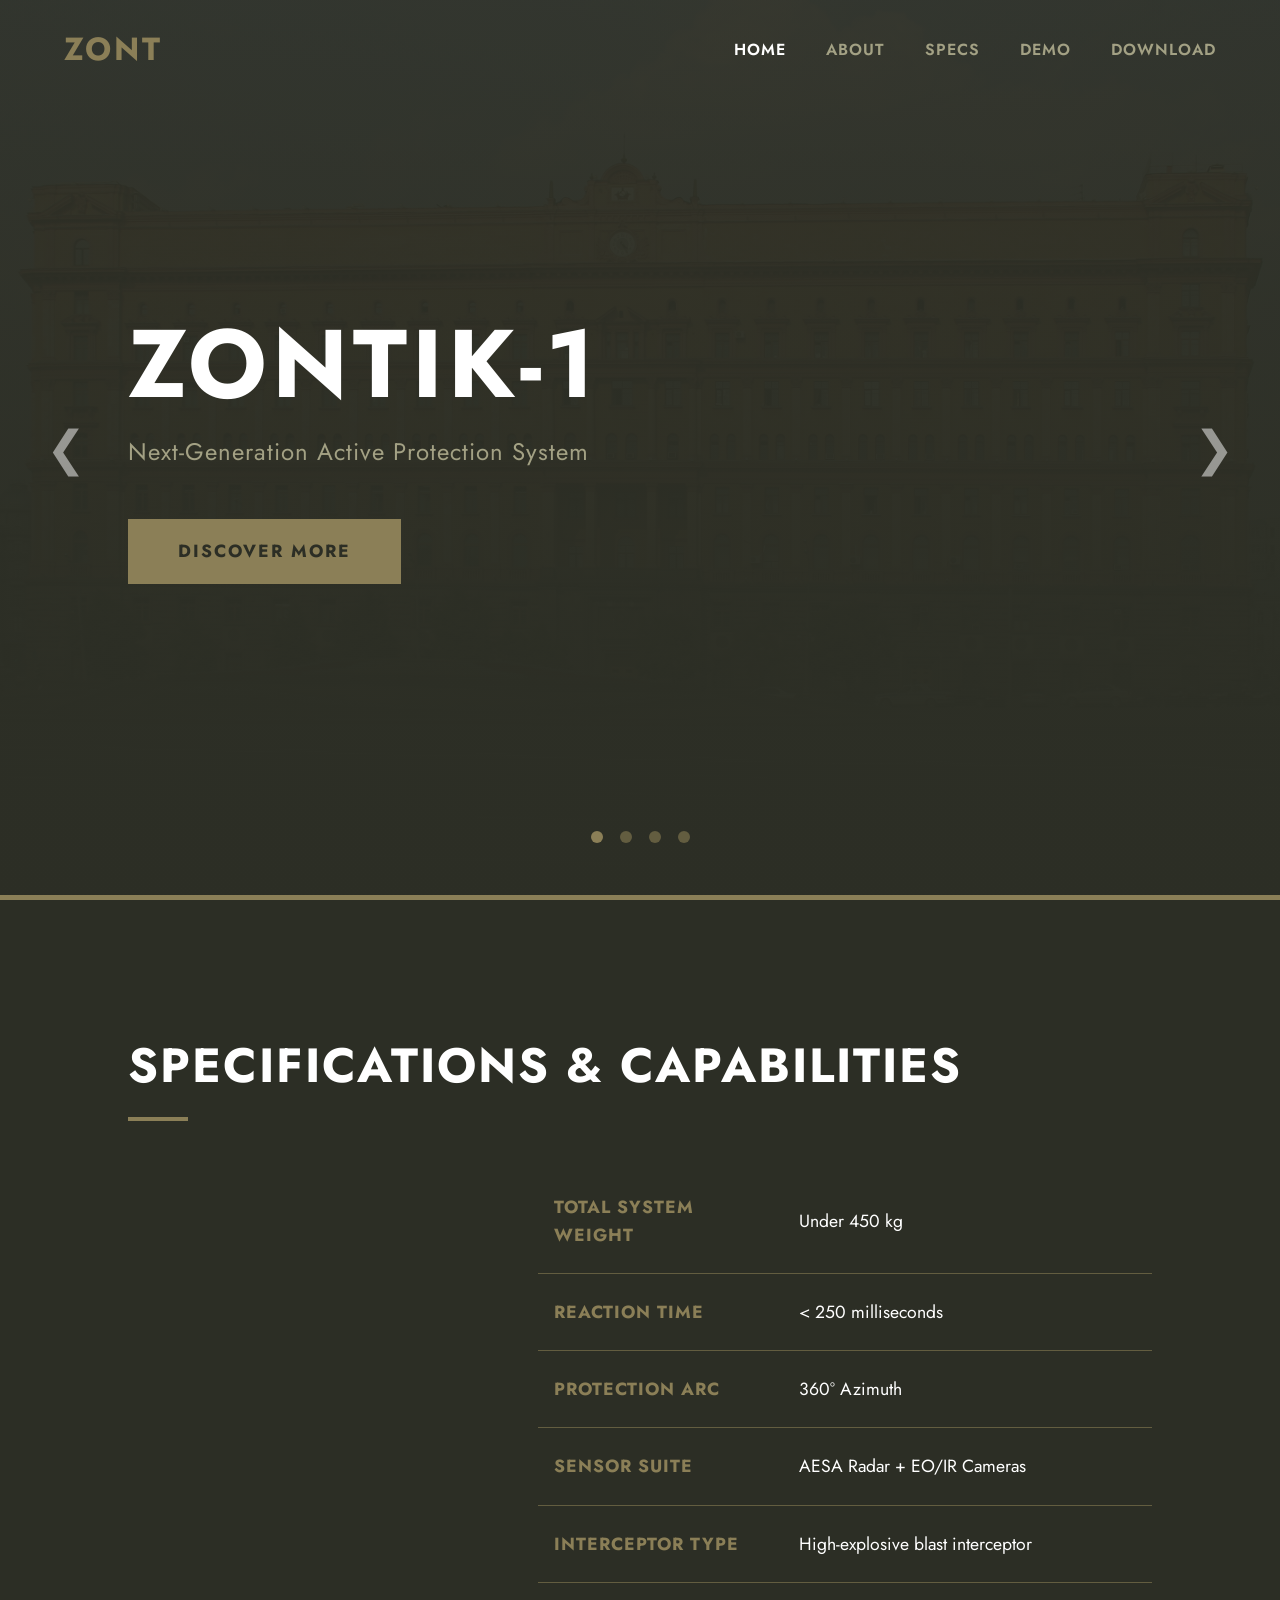
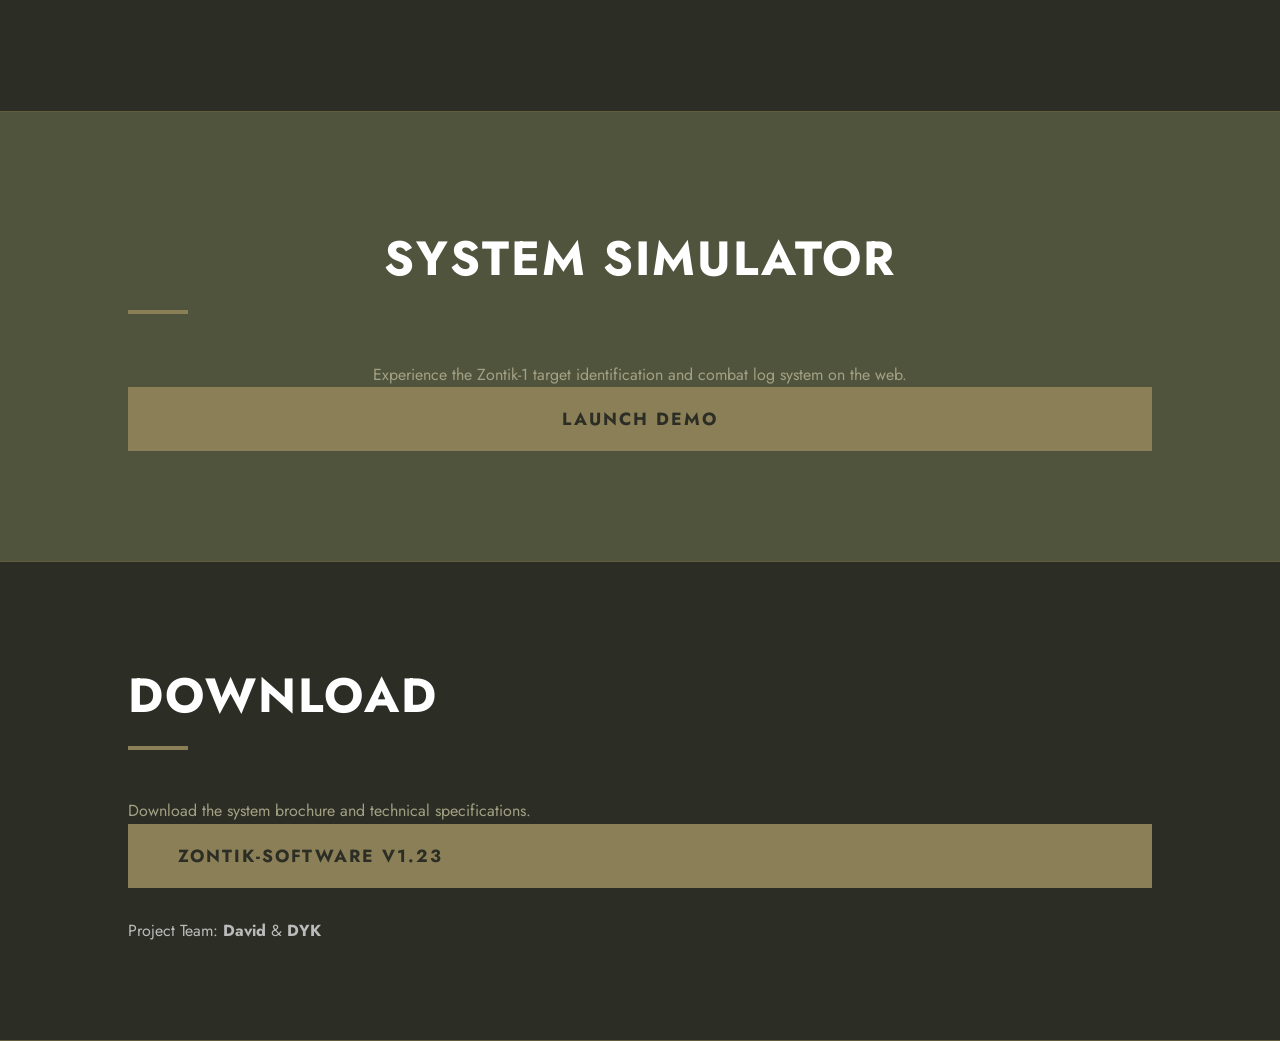
==== index.html @ 7ae4a3aa "Update index.html" ====
<!DOCTYPE html>
<html lang="en">
<head>
<meta charset="UTF-8">
<meta name="viewport" content="width=device-width, initial-scale=1.0">

<title>ZONT | ZONTIK-1</title>

<link href="https://fonts.googleapis.com/css2?family=Jost:wght@400;600;700&display=swap" rel="stylesheet">
<link rel="stylesheet" href="style.css">

</head>

<body>

<!-- NAVBAR -->

<nav id="navbar">

<div class="logo">ZONT</div>

<ul class="nav-links">

<li><a href="#home">Home</a></li>

<li><a href="about.html">About</a></li>

<li><a href="#specs">Specs</a></li>

<li><a href="demo.html">Demo</a></li>

<li><a href="#download">Download</a></li>

</ul>

</nav>



<!-- HERO -->

<header id="home" class="hero">

<div class="slider-container">

<div class="hero-slide active">

<div class="video-container">

<video autoplay muted loop playsinline>

<source src="0329.mp4" type="video/mp4">

</video>

</div>

<div class="hero-content">

<h1>ZONTIK-1</h1>

<p>Next-Generation Active Protection System</p>

<a href="#specs" class="btn">Discover More</a>

</div>

</div>



<div class="hero-slide">

<div class="hero-content">

<h1>360° DEFENSE</h1>

<p>Download the system brochure and technical specifications.</p>

<a href="#download" class="btn">Download Snapshot</a>

</div>

</div>



<div class="hero-slide">

<div class="hero-content">

<h1>UNMATCHED SPECS</h1>

<p>Explore the technical capabilities of Zontik-1.</p>

<a href="#specs" class="btn">View Specifications</a>

</div>

</div>



<div class="hero-slide">

<div class="hero-content">

<h1>LIVE SIMULATOR</h1>

<p>Experience target identification and combat log system.</p>

<a href="demo.html" class="btn">Launch Demo</a>

</div>

</div>



</div>



<button class="slide-arrow prev-arrow" onclick="changeSlide(-1)">&#10094;</button>

<button class="slide-arrow next-arrow" onclick="changeSlide(1)">&#10095;</button>



<div class="slider-dots">

<span class="dot active" onclick="currentSlide(1)"></span>

<span class="dot" onclick="currentSlide(2)"></span>

<span class="dot" onclick="currentSlide(3)"></span>

<span class="dot" onclick="currentSlide(4)"></span>

</div>

</header>



<!-- SPECS -->

<section id="specs">

<h2 class="section-title">Specifications & Capabilities</h2>

<div class="specs-content">

<table class="specs-table">

<tr>
<th>Total System Weight</th>
<td>Under 450 kg</td>
</tr>

<tr>
<th>Reaction Time</th>
<td>< 250 milliseconds</td>
</tr>

<tr>
<th>Protection Arc</th>
<td>360° Azimuth</td>
</tr>

<tr>
<th>Sensor Suite</th>
<td>AESA Radar + EO/IR Cameras</td>
</tr>

<tr>
<th>Interceptor Type</th>
<td>High-explosive blast interceptor</td>
</tr>

</table>

</div>

</section>



<!-- DEMO -->

<section id="demo" style="background-color: var(--color-2); text-align: center;">

<h2 class="section-title">System Simulator</h2>

<p>

Experience the Zontik-1 target identification and combat log system on the web.

</p>

<a href="demo.html" class="btn">Launch Demo</a>

</section>



<!-- DOWNLOAD (핵심 섹션) -->

<section id="download">

<h2 class="section-title">Download</h2>

<p>

Download the system brochure and technical specifications.

</p>



<a href="#" class="btn download-btn">

ZONTIK-Software v1.23

</a>



<p style="margin-top:30px; font-size:1rem; color:#bbb;">

Project Team: <strong>David</strong> & <strong>DYK</strong>

</p>



</section>



<script src="script.js"></script>

</body>

</html>
---- style.css ----
/* ==========================================================================
   1. VARIABLES & RESET (변수 및 초기화)
   ========================================================================== */
:root {
    --color-1: #2C2E25;
    --color-2: #50543D;
    --color-3: #635D40;
    --color-4: #8B7F57;
    --color-5: #A3A184;
}

* {
    margin: 0;
    padding: 0;
    box-sizing: border-box;
}

body, html {
    font-family: 'Jost', sans-serif;
    background-color: var(--color-1);
    color: var(--color-5);
    scroll-behavior: smooth;
    line-height: 1.6;
}

/* ==========================================================================
   2. TYPOGRAPHY & UI ELEMENTS (공통 레이아웃 및 UI 요소)
   ========================================================================== */
/* 섹션 공통 레이아웃: 블록 형태의 구조 강조 */
section {
    padding: 6rem 10%;
    min-height: 50vh;
    display: flex;
    flex-direction: column;
    justify-content: center;
    border-bottom: 1px solid var(--color-3);
}

/* 공통 섹션 제목: 칼라시니코프 사이트 특유의 짧은 강조선 사용 */
.section-title {
    font-size: 3rem;
    margin-bottom: 3rem;
    text-transform: uppercase;
    color: #ffffff;
    letter-spacing: 2px;
    position: relative;
    padding-bottom: 1rem;
}

.section-title::after {
    content: '';
    position: absolute;
    bottom: 0;
    left: 0;
    width: 60px;
    height: 4px;
    background-color: var(--color-4);
}

/* 공통 버튼: 둥근 모서리와 그라데이션 제거, 직관적인 평면 디자인 */
.btn {
    display: inline-block;
    padding: 1rem 3rem;
    background-color: var(--color-4);
    color: var(--color-1);
    text-decoration: none;
    font-size: 1.1rem;
    font-weight: 700;
    text-transform: uppercase;
    letter-spacing: 2px;
    border: 2px solid var(--color-4);
    transition: all 0.3s;
}

.btn:hover {
    background-color: transparent;
    color: var(--color-4);
}

/* ==========================================================================
   3. NAVIGATION BAR (가이드바)
   ========================================================================== */
/* 어둡고 직선적인 상단 바 */
#navbar {
    display: flex;
    justify-content: space-between;
    align-items: center;
    padding: 1.5rem 4rem;
    background-color: rgba(44, 46, 37, 0.95);
    position: fixed;
    width: 100%;
    top: 0;
    z-index: 1000;
    border-bottom: 1px solid var(--color-3);
    text-transform: uppercase;
}

.logo {
    font-size: 2rem;
    font-weight: 700;
    color: var(--color-4);
    letter-spacing: 3px;
}

.nav-links {
    list-style: none;
    display: flex;
    gap: 2.5rem;
}

.nav-links a {
    color: var(--color-5);
    text-decoration: none;
    font-size: 1rem;
    font-weight: 600;
    letter-spacing: 1px;
    transition: color 0.3s;
}

.nav-links a:hover, .nav-links a.active {
    color: #ffffff;
}

/* ==========================================================================
   4. HERO SECTION (메인 최상단 슬라이더 화면)
   ========================================================================== */
.hero {
    position: relative;
    height: 100vh;
    background:
        linear-gradient(rgba(44, 46, 37, 0.8), rgba(44, 46, 37, 0.95)),
        url("company_building.jpg");
    background-size: cover;
    background-position: center;
    background-repeat: no-repeat;
    border-bottom: 5px solid var(--color-4);
    overflow: hidden;
}

.slider-container {
    position: relative;
    width: 100%;
    height: 100%;
}

.hero-slide {
    position: absolute;
    top: 0;
    left: 0;
    width: 100%;
    height: 100%;
    display: flex;
    align-items: center;
    padding: 0 10%;
    opacity: 0;
    visibility: hidden;
    transition: opacity 0.6s ease-in-out, visibility 0.6s ease-in-out;
}

.hero-slide.active {
    opacity: 1;
    visibility: visible;
    z-index: 2;
}

.hero-content {
    max-width: 800px;
    transform: translateY(20px);
    transition: transform 0.6s ease-in-out;
}

.hero-slide.active .hero-content {
    transform: translateY(0);
}

.hero-content h1 {
    font-size: 6rem;
    font-weight: 700;
    color: #ffffff;
    margin-bottom: 1rem;
    letter-spacing: 5px;
    text-transform: uppercase;
    line-height: 1.1;
}

.hero-content p {
    font-size: 1.5rem;
    color: var(--color-5);
    margin-bottom: 3rem;
    font-weight: 400;
    letter-spacing: 1px;
}

/* 슬라이더 화살표 (박스 제거 및 깔끔한 텍스트형으로 변경) */
.slide-arrow {
    position: absolute;
    top: 50%;
    transform: translateY(-50%);
    background: transparent; /* 배경 투명하게 */
    color: rgba(255, 255, 255, 0.5); /* 반투명한 흰색 */
    border: none; /* 테두리 제거 */
    font-size: 3rem; /* 화살표 크기 키움 */
    padding: 10px 20px;
    cursor: pointer;
    z-index: 10;
    transition: color 0.3s, transform 0.3s;
}

.slide-arrow:hover {
    background: transparent;
    color: var(--color-4); /* 마우스 올리면 브랜드 컬러로 변경 */
    transform: translateY(-50%) scale(1.2); /* 살짝 커지는 애니메이션 */
}

.prev-arrow { left: 2%; }
.next-arrow { right: 2%; }

/* ==========================================================================
   비디오 슬라이드 배경 처리
   ========================================================================== */
.video-container {
    position: absolute;
    top: 0;
    left: 0;
    width: 100%;
    height: 100%;
    z-index: 0;
    overflow: hidden;
}

.video-container video {
    width: 100%;
    height: 100%;
    object-fit: cover; /* 영상 비율을 유지하면서 꽉 채움 */
}

/* 영상 위에 어두운 그라데이션 필름을 덮어 글씨가 잘 보이게 함 */
.video-container::after {
    content: '';
    position: absolute;
    top: 0;
    left: 0;
    width: 100%;
    height: 100%;
    background: linear-gradient(rgba(44, 46, 37, 0.7), rgba(44, 46, 37, 0.95));
}

.hero-slide .hero-content {
    position: relative;
    z-index: 1; /* 비디오보다 글씨가 위에 오도록 설정 */
}

/* 슬라이더 하단 점(Dots) */
.slider-dots {
    position: absolute;
    bottom: 5%;
    width: 100%;
    text-align: center;
    z-index: 10;
}

.dot {
    display: inline-block;
    width: 12px;
    height: 12px;
    margin: 0 6px;
    background-color: var(--color-3);
    border-radius: 50%;
    cursor: pointer;
    transition: background-color 0.3s;
}

.dot.active, .dot:hover {
    background-color: var(--color-4);
}

/* ==========================================================================
   5. SPECIFIC SECTIONS (개별 섹션 상세 설정)
   ========================================================================== */
/* 5-1. Company 섹션 */
#company {
    background-color: var(--color-1);
}

#company p {
    font-size: 1.2rem;
    max-width: 900px;
    margin-bottom: 1.5rem;
    color: var(--color-5);
}

/* 5-2. AI System 섹션 */
#ai-system {
    background-color: var(--color-2);
}

.ai-container {
    display: grid;
    grid-template-columns: repeat(auto-fit, minmax(300px, 1fr));
    gap: 20px;
    margin-bottom: 3rem;
}

.ai-image {
    width: 100%;
    height: auto;
    display: block;
    border: 1px solid var(--color-3);
    filter: grayscale(40%) contrast(110%);
    transition: filter 0.3s;
}

.ai-image:hover {
    filter: grayscale(0%) contrast(100%);
}

.ai-text {
    max-width: 900px;
}

.ai-text p {
    font-size: 1.2rem;
    margin-bottom: 1.5rem;
    color: #ffffff;
}

.ai-text ul {
    list-style-type: square;
    margin-left: 2rem;
    color: var(--color-4);
}

.ai-text li {
    font-size: 1.1rem;
    margin-bottom: 0.5rem;
    color: #ffffff;
}

/* 5-3. About 섹션 */
#about {
    background-color: var(--color-2);
    color: #ffffff; /* 본문 텍스트 색상을 흰색으로 변경 */
}

#about .section-title {
    color: #ffffff; /* 큰 제목 색상을 흰색으로 변경 */
}

/* 밑줄 색상은 흰색 글씨와 잘 어울리도록 기존 var(--color-4) 계열로 맞추거나 밝게 유지합니다 */
#about .section-title::after {
    background-color: var(--color-4);
}

.about-text-container {
    max-width: 900px;
}

.about-text-container p {
    font-size: 1.15rem;
    line-height: 1.8;
    margin-bottom: 1.5rem;
}

.about-text-container h3 {
    font-size: 1.8rem;
    margin-top: 3.5rem;
    margin-bottom: 1rem;
    color: #ffffff; /* 소제목 색상을 흰색으로 변경 */
    text-transform: uppercase;
    letter-spacing: 1px;
}

/* ==========================================================================
   6. SPECS SECTION (슬라이드 애니메이션 및 측면 그라데이션 적용)
   ========================================================================== */
#specs {
    position: relative;
    background-color: var(--color-1); /* 전체 기본 배경색 */
    color: var(--color-5);
    padding: 8rem 10%;
    border-bottom: 1px solid var(--color-3);
    overflow: hidden; /* 이미지가 영역 밖으로 튀어나가는 것을 방지 */
}

/* 배경 이미지 및 그라데이션 덮개 (가상 요소 사용) */
#specs::before {
    content: '';
    position: absolute;
    top: 0;
    left: 0; /* 왼쪽 배치 */
    width: 65%; /* 이미지가 차지할 너비 */
    height: 100%;
    
    /* 왼쪽(원본 이미지)에서 오른쪽(배경색)으로 자연스럽게 사라지는 그라데이션 */
    background: linear-gradient(
        to right, 
        rgba(44, 46, 37, 0.2) 0%, 
        var(--color-1) 80%
    ), url('APS.webp');
    background-size: cover;
    background-position: center right; /* 이미지 위치 조정 */
    background-repeat: no-repeat;
    z-index: 1;

    /* 애니메이션 초기 상태: 왼쪽으로 밀려있고 투명함 */
    transform: translateX(-100px);
    opacity: 0;
    transition: transform 1.2s ease-out, opacity 1.2s ease-out;
}

/* .is-visible 클래스가 추가되면 원래 위치로 슬라이드 인 */
#specs.is-visible::before {
    transform: translateX(0);
    opacity: 1;
}

/* .is-hidden 클래스가 추가되면 왼쪽으로 슬라이드 아웃 */
#specs.is-hidden::before {
    transform: translateX(-100px);
    opacity: 0;
}

/* 텍스트와 표가 사진 위로 올라오도록 설정 */
.specs-content {
    display: flex;
    flex-direction: column;
    gap: 3rem;
    position: relative;
    z-index: 2;
    width: 60%; /* 텍스트가 오른쪽 절반에 위치하도록 너비 제한 */
    margin-left: auto; /* 오른쪽 정렬 */
}

/* ... (기존 .specs-overview, .specs-table 스타일 유지) ... */

/* 기존 반투명 박스 배경 제거 (이미지와 자연스럽게 어우러지도록) */
.specs-overview {
    padding-left: 1.5rem;
    border-left: 5px solid var(--color-4);
}

.specs-overview h3 {
    font-size: 1.5rem;
    color: var(--color-4);
    margin-bottom: 1rem;
    text-transform: uppercase;
    letter-spacing: 1px;
}

.specs-overview p {
    font-size: 1.15rem;
    line-height: 1.7;
    margin-bottom: 1rem;
    color: #ffffff;
}

/* 제원표 디자인 */
.specs-table {
    width: 100%;
    border-collapse: collapse;
}

.specs-table th, .specs-table td {
    padding: 1.5rem 1rem;
    border-bottom: 1px solid var(--color-3);
    text-align: left;
    font-size: 1.1rem;
}

.specs-table th {
    color: var(--color-4);
    font-weight: 700;
    width: 40%;
    text-transform: uppercase;
    letter-spacing: 1px;
}

.specs-table td {
    color: #ffffff;
}
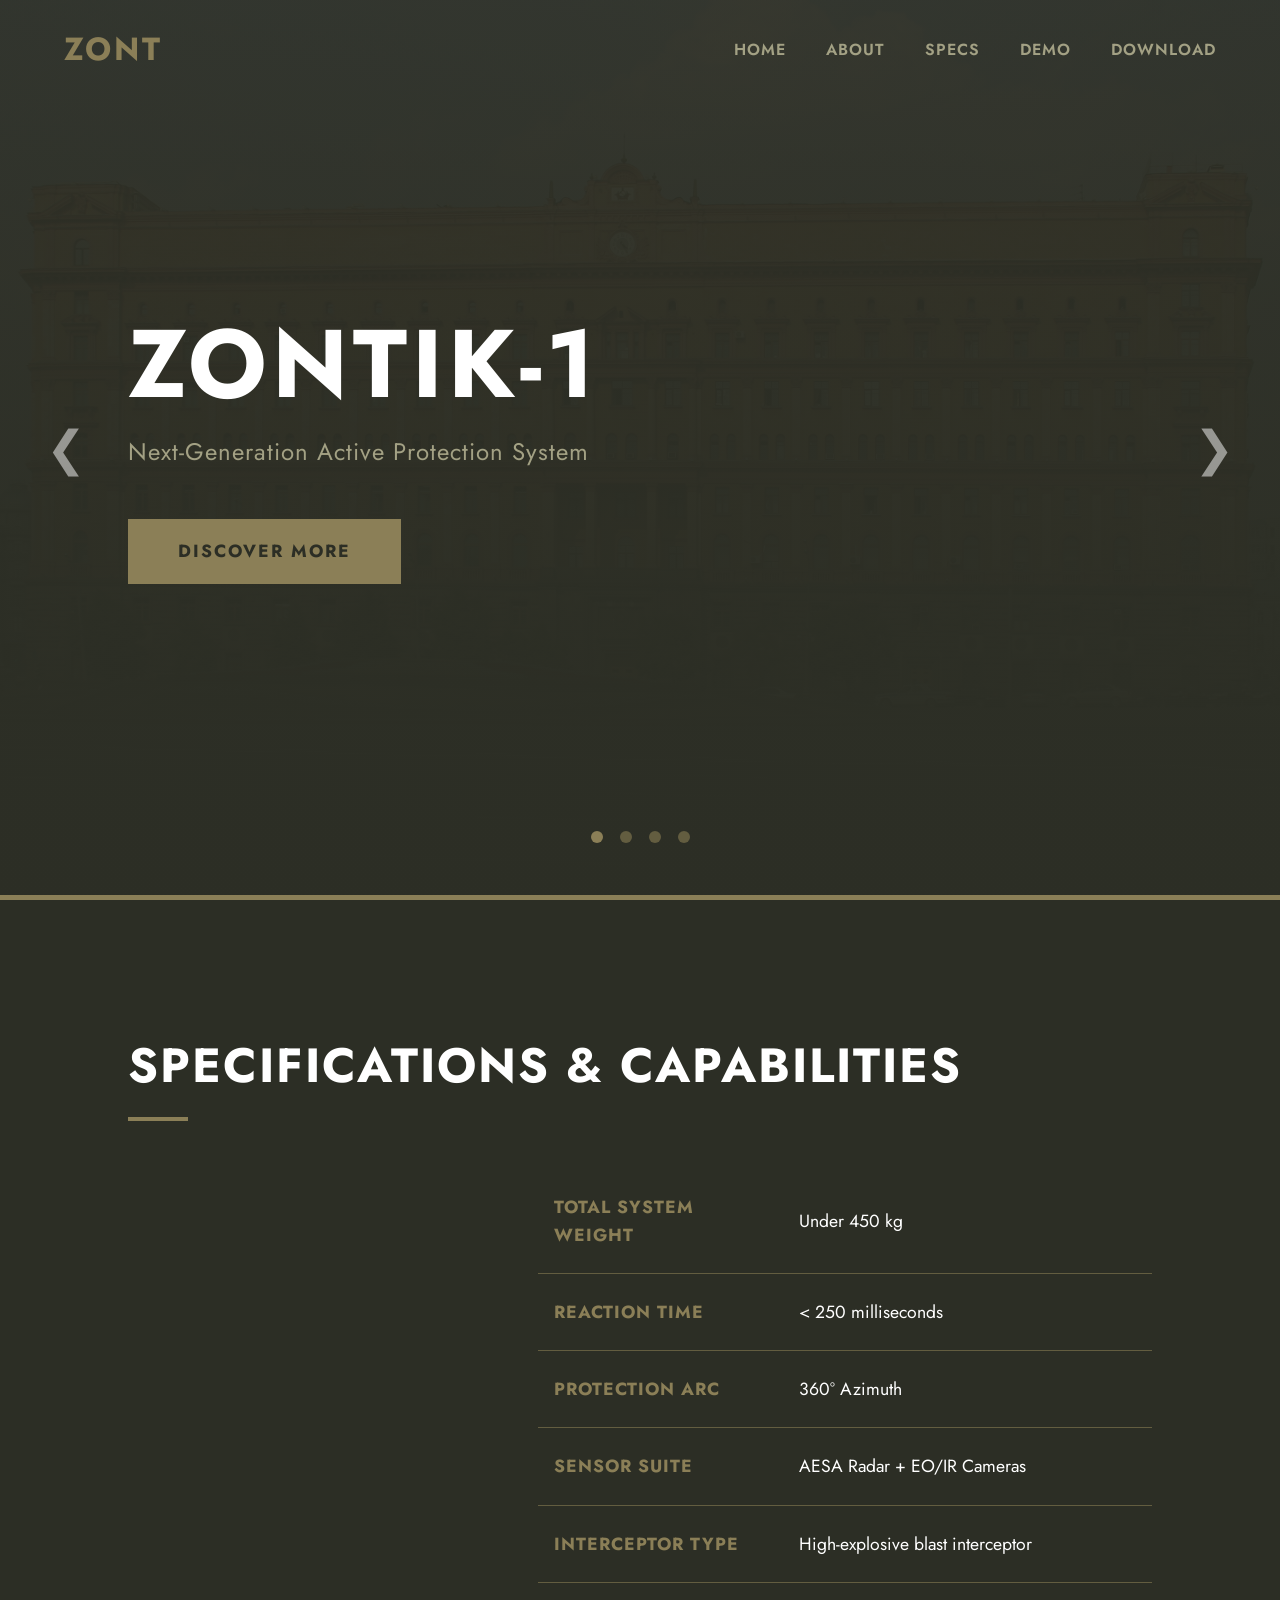
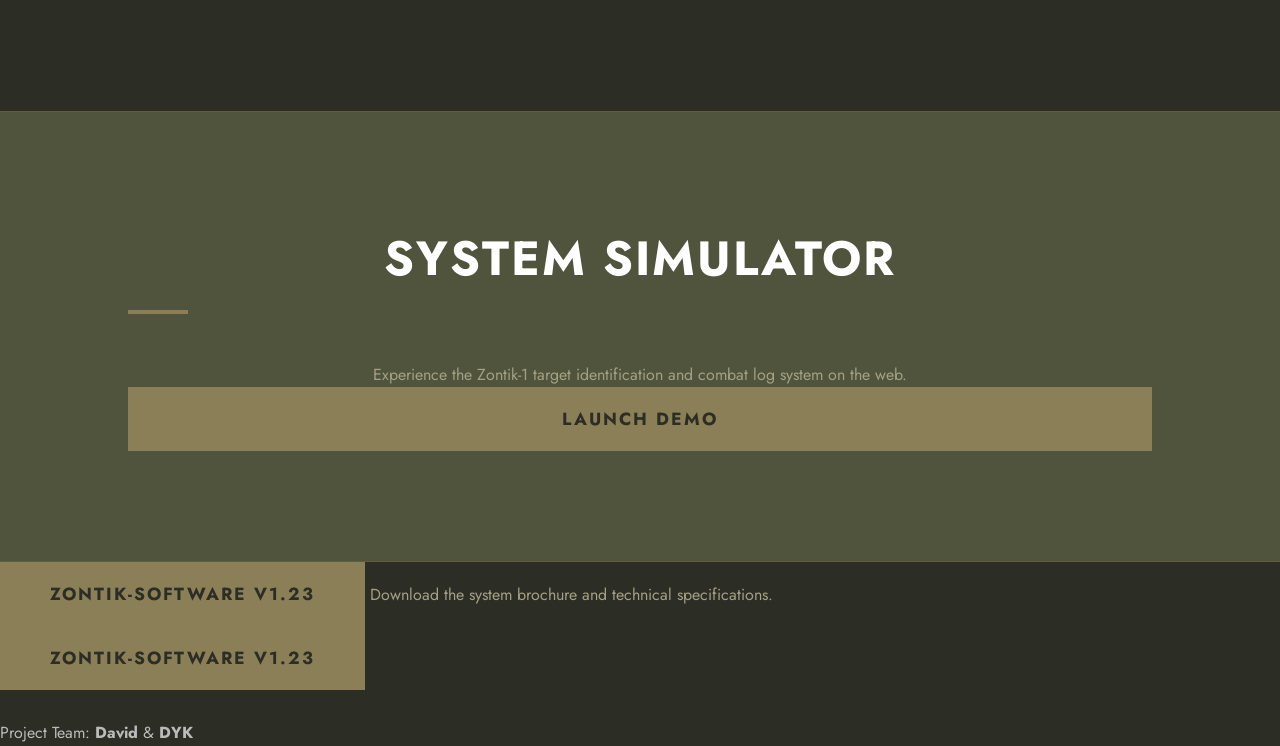
==== commit 2d39c210: "Update index.html" ====
--- a/index.html
+++ b/index.html
@@ -21,15 +21,15 @@
 
 <ul class="nav-links">
 
-<li><a href="#home">Home</a></li>
+<li><a href="index.html">Home</a></li>
 
 <li><a href="about.html">About</a></li>
 
-<li><a href="#specs">Specs</a></li>
+<li><a href="index.html#specs">Specs</a></li>
 
 <li><a href="demo.html">Demo</a></li>
 
-<li><a href="#download">Download</a></li>
+<li><a href="download.html">Download</a></li>
 
 </ul>
 
@@ -77,7 +77,7 @@
 
 <p>Download the system brochure and technical specifications.</p>
 
-<a href="#download" class="btn">Download Snapshot</a>
+<a href="download.html" class="btn">Download Snapshot</a>
 
 </div>
 
@@ -206,12 +206,11 @@
 
 <!-- DOWNLOAD (핵심 섹션) -->
 
-<section id="download">
-
-<h2 class="section-title">Download</h2>
-
-<p>
-
+<a href="download.html" class="btn download-btn">
+
+  ZONTIK-Software v1.23
+
+</a>
 Download the system brochure and technical specifications.
 
 </p>
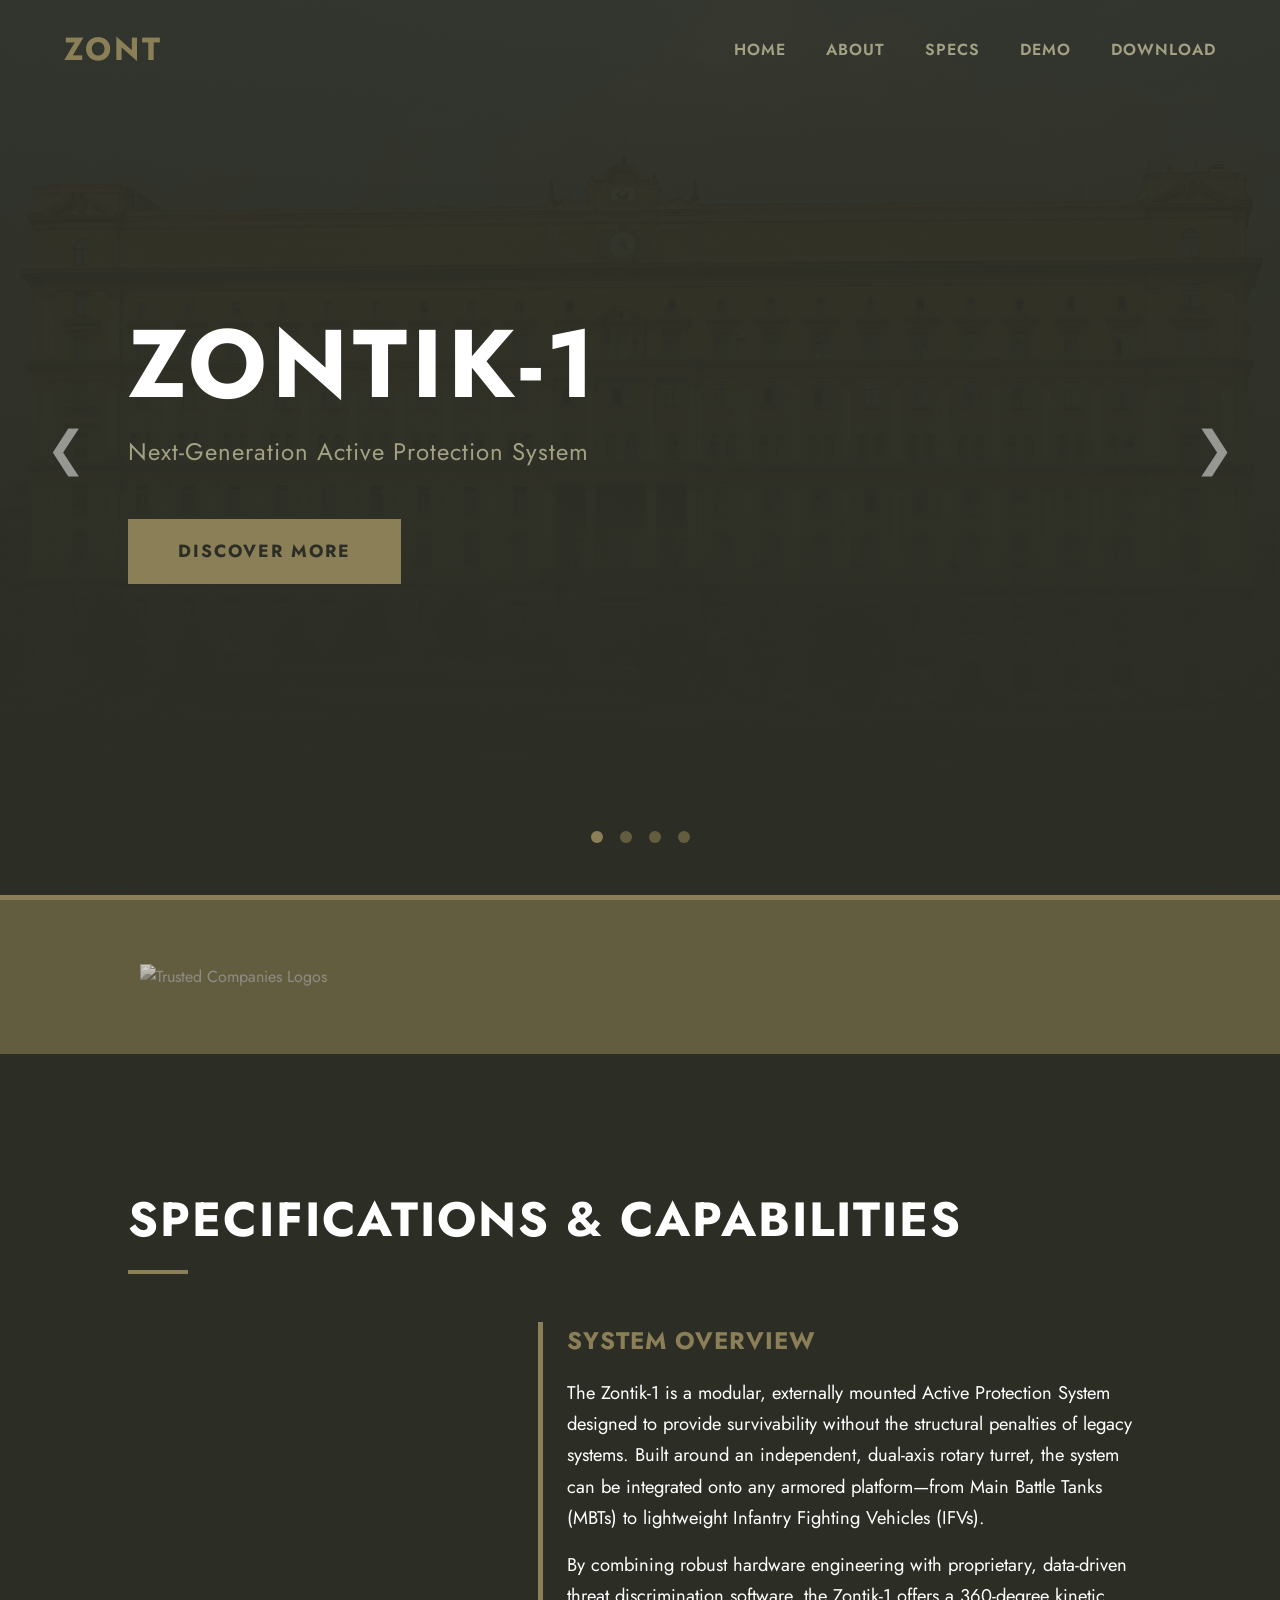
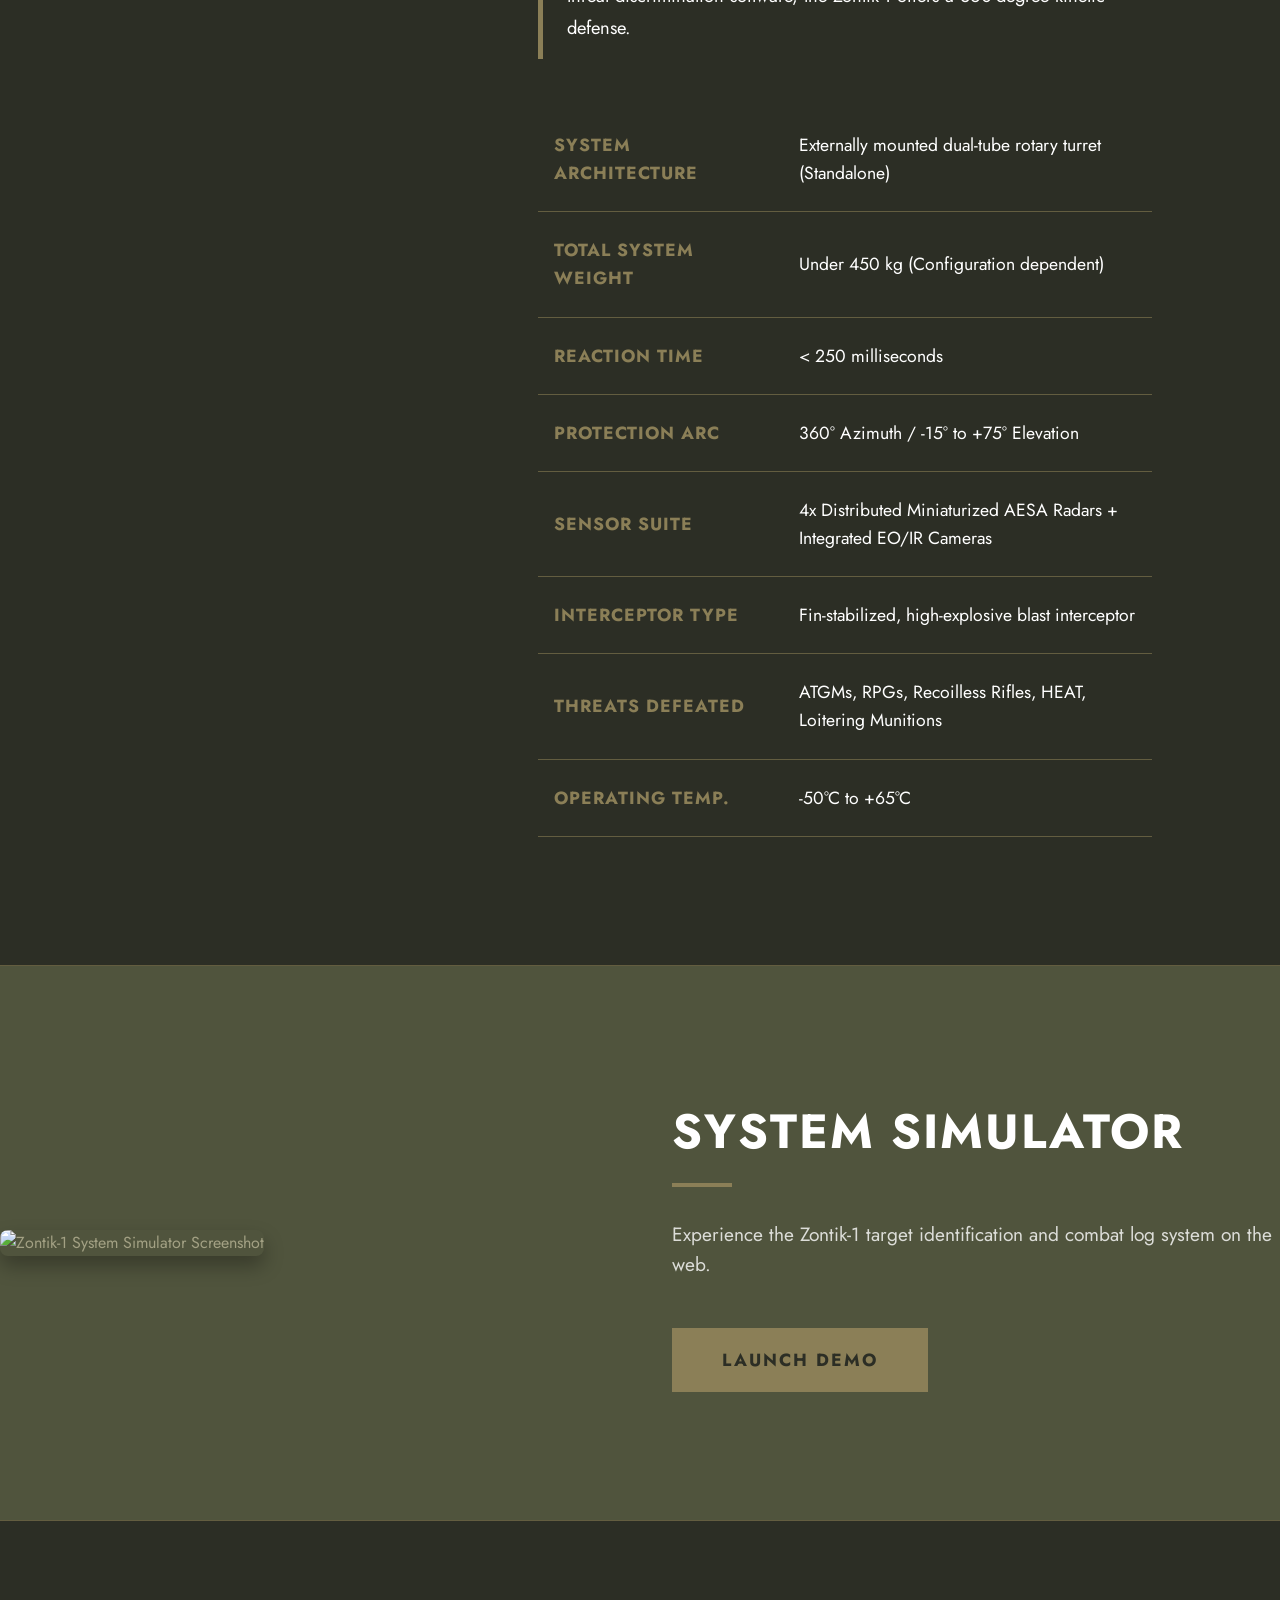
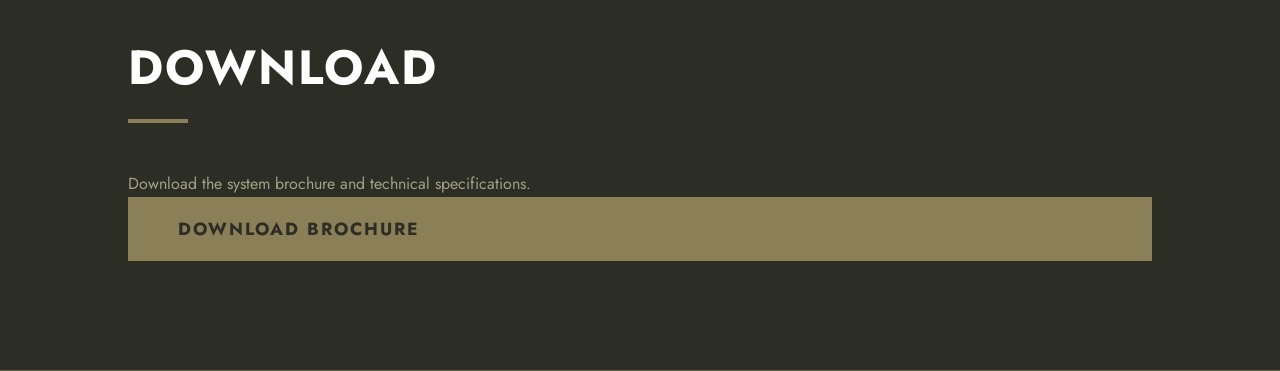
==== commit 468e3173: "Update index.html" ====
--- a/index.html
+++ b/index.html
@@ -1,244 +1,191 @@
 <!DOCTYPE html>
 <html lang="en">
 <head>
-<meta charset="UTF-8">
-<meta name="viewport" content="width=device-width, initial-scale=1.0">
+    <meta charset="UTF-8">
+    <meta name="viewport" content="width=device-width, initial-scale=1.0">
+    <title>Zont | Zontik-1</title>
+    <link href="https://fonts.googleapis.com/css2?family=Jost:wght@400;600;700&display=swap" rel="stylesheet">
+    <link rel="stylesheet" href="style.css">
+    
+    <style>
+        /* =========================================
+           DEMO SECTION (UPDATED LAYOUT & ANIMATION)
+           ========================================= */
+        #demo {
+            background-color: var(--color-2); /* 기존 인라인 스타일을 CSS로 이동 */
+            padding: 8rem 0; /* 스펙 섹션과 동일한 패딩 적용 */
+            overflow: hidden; /* 슬라이드 애니메이션 중 넘치는 부분 숨김 */
+        }
 
-<title>ZONT | ZONTIK-1</title>
+        #demo .demo-grid {
+            display: grid;
+            grid-template-columns: 1fr 1fr; /* 1:1 비율의 두 열 구성 */
+            gap: 4rem; /* 스펙 섹션과 동일한 간격 */
+            align-items: center; /* 이미지와 텍스트 세로 중앙 정렬 */
+        }
 
-<link href="https://fonts.googleapis.com/css2?family=Jost:wght@400;600;700&display=swap" rel="stylesheet">
-<link rel="stylesheet" href="style.css">
+        #demo .demo-image-col img {
+            width: 100%;
+            height: auto;
+            border-radius: 8px; /* 기본적인 스타일링 */
+            box-shadow: 0 10px 20px rgba(0,0,0,0.3); /* 기본적인 스타일링 */
+        }
 
+        #demo .demo-text-col {
+            text-align: left; /* 부모의 text-align: center 해제 */
+            color: #ffffff;
+        }
+
+        #demo .demo-text-col .section-title {
+            text-align: left; /* 타이틀 정렬 */
+            margin: 0 0 2rem 0; /* 기존 인라인 마진 초기화 */
+        }
+
+        #demo .demo-text-col p {
+            font-size: 1.2rem;
+            margin-bottom: 3rem; /* 기존 인라인 마진 초기화 */
+            color: rgba(255, 255, 255, 0.8); /* 약간 부드러운 흰색 */
+        }
+    </style>
 </head>
-
 <body>
-
-<!-- NAVBAR -->
-
-<nav id="navbar">
-
-<div class="logo">ZONT</div>
-
-<ul class="nav-links">
-
-<li><a href="index.html">Home</a></li>
-
-<li><a href="about.html">About</a></li>
-
-<li><a href="index.html#specs">Specs</a></li>
-
-<li><a href="demo.html">Demo</a></li>
-
-<li><a href="download.html">Download</a></li>
-
-</ul>
-
+    <nav id="navbar">
+    <div class="logo">ZONT</div>
+    <ul class="nav-links">
+        <li><a href="index.html">Home</a></li>
+        <li><a href="about.html">About</a></li>
+        <li><a href="index.html#specs">Specs</a></li>
+        <li><a href="demo.html">Demo</a></li> 
+        <li><a href="index.html#download">Download</a></li>
+    </ul>
 </nav>
 
+    <header id="home" class="hero">
+        <div class="slider-container">
+            <div class="hero-slide active">
+                <div class="video-container">
+                    <video autoplay muted loop playsinline>
+                        <source src="0329.mp4" type="video/mp4">
+                    </video>
+                </div>
+                <div class="hero-content">
+                    <h1>ZONTIK-1</h1>
+                    <p>Next-Generation Active Protection System</p>
+                    <a href="#about" class="btn">Discover More</a>
+                </div>
+            </div>
+            
+            <div class="hero-slide">
+                <div class="hero-content">
+                    <h1>360° DEFENSE</h1>
+                    <p>Download the system brochure and technical specifications.</p>
+                    <a href="#download" class="btn">Download Snapshot</a>
+                </div>
+            </div>
+            
+            <div class="hero-slide">
+                <div class="hero-content">
+                    <h1>UNMATCHED SPECS</h1>
+                    <p>Explore the technical capabilities of Zontik-1.</p>
+                    <a href="#specs" class="btn">View Specifications</a>
+                </div>
+            </div>
+            
+            <div class="hero-slide">
+                <div class="hero-content">
+                    <h1>LIVE SIMULATOR</h1>
+                    <p>Experience target identification and combat log system.</p>
+                    <a href="demo.html" class="btn">Launch Demo</a>
+                </div>
+            </div>
+        </div>
 
+        <button class="slide-arrow prev-arrow" onclick="changeSlide(-1)">&#10094;</button>
+        <button class="slide-arrow next-arrow" onclick="changeSlide(1)">&#10095;</button>
 
-<!-- HERO -->
+        <div class="slider-dots">
+            <span class="dot active" onclick="currentSlide(1)"></span>
+            <span class="dot" onclick="currentSlide(2)"></span>
+            <span class="dot" onclick="currentSlide(3)"></span>
+            <span class="dot" onclick="currentSlide(4)"></span>
+        </div>
+    </header>
 
-<header id="home" class="hero">
-
-<div class="slider-container">
-
-<div class="hero-slide active">
-
-<div class="video-container">
-
-<video autoplay muted loop playsinline>
-
-<source src="0329.mp4" type="video/mp4">
-
-</video>
-
+    <div id="companies-logo" style="background-color: var(--color-3); padding: 4rem 0;">
+    <div class="container" style="display: flex; justify-content: space-around; align-items: center; max-width: 1200px; margin: 0 auto; gap: 2rem;">
+        <img src="companies_logo.png" alt="Trusted Companies Logos" style="width: 100%; height: auto; max-width: 1000px; filter: grayscale(100%) opacity(70%);">
+    </div>
 </div>
 
-<div class="hero-content">
+   <section id="specs">
+        <h2 class="section-title">Specifications & Capabilities</h2>
+        
+        <div class="specs-content">
+            <div class="specs-overview">
+                <h3>System Overview</h3>
+                <p>The Zontik-1 is a modular, externally mounted Active Protection System designed to provide survivability without the structural penalties of legacy systems. Built around an independent, dual-axis rotary turret, the system can be integrated onto any armored platform—from Main Battle Tanks (MBTs) to lightweight Infantry Fighting Vehicles (IFVs).</p>
+                <p>By combining robust hardware engineering with proprietary, data-driven threat discrimination software, the Zontik-1 offers a 360-degree kinetic defense.</p>
+            </div>
 
-<h1>ZONTIK-1</h1>
+            <table class="specs-table">
+                <tr>
+                    <th>System Architecture</th>
+                    <td>Externally mounted dual-tube rotary turret (Standalone)</td>
+                </tr>
+                <tr>
+                    <th>Total System Weight</th>
+                    <td>Under 450 kg (Configuration dependent)</td>
+                </tr>
+                <tr>
+                    <th>Reaction Time</th>
+                    <td>< 250 milliseconds</td>
+                </tr>
+                <tr>
+                    <th>Protection Arc</th>
+                    <td>360° Azimuth / -15° to +75° Elevation</td>
+                </tr>
+                <tr>
+                    <th>Sensor Suite</th>
+                    <td>4x Distributed Miniaturized AESA Radars + Integrated EO/IR Cameras</td>
+                </tr>
+                <tr>
+                    <th>Interceptor Type</th>
+                    <td>Fin-stabilized, high-explosive blast interceptor</td>
+                </tr>
+                <tr>
+                    <th>Threats Defeated</th>
+                    <td>ATGMs, RPGs, Recoilless Rifles, HEAT, Loitering Munitions</td>
+                </tr>
+                <tr>
+                    <th>Operating Temp.</th>
+                    <td>-50°C to +65°C</td>
+                </tr>
+            </table>
+        </div>
+    </section>
 
-<p>Next-Generation Active Protection System</p>
-
-<a href="#specs" class="btn">Discover More</a>
-
-</div>
-
-</div>
-
-
-
-<div class="hero-slide">
-
-<div class="hero-content">
-
-<h1>360° DEFENSE</h1>
-
-<p>Download the system brochure and technical specifications.</p>
-
-<a href="download.html" class="btn">Download Snapshot</a>
-
-</div>
-
-</div>
-
-
-
-<div class="hero-slide">
-
-<div class="hero-content">
-
-<h1>UNMATCHED SPECS</h1>
-
-<p>Explore the technical capabilities of Zontik-1.</p>
-
-<a href="#specs" class="btn">View Specifications</a>
-
-</div>
-
-</div>
-
-
-
-<div class="hero-slide">
-
-<div class="hero-content">
-
-<h1>LIVE SIMULATOR</h1>
-
-<p>Experience target identification and combat log system.</p>
-
-<a href="demo.html" class="btn">Launch Demo</a>
-
-</div>
-
-</div>
-
-
-
-</div>
-
-
-
-<button class="slide-arrow prev-arrow" onclick="changeSlide(-1)">&#10094;</button>
-
-<button class="slide-arrow next-arrow" onclick="changeSlide(1)">&#10095;</button>
-
-
-
-<div class="slider-dots">
-
-<span class="dot active" onclick="currentSlide(1)"></span>
-
-<span class="dot" onclick="currentSlide(2)"></span>
-
-<span class="dot" onclick="currentSlide(3)"></span>
-
-<span class="dot" onclick="currentSlide(4)"></span>
-
-</div>
-
-</header>
-
-
-
-<!-- SPECS -->
-
-<section id="specs">
-
-<h2 class="section-title">Specifications & Capabilities</h2>
-
-<div class="specs-content">
-
-<table class="specs-table">
-
-<tr>
-<th>Total System Weight</th>
-<td>Under 450 kg</td>
-</tr>
-
-<tr>
-<th>Reaction Time</th>
-<td>< 250 milliseconds</td>
-</tr>
-
-<tr>
-<th>Protection Arc</th>
-<td>360° Azimuth</td>
-</tr>
-
-<tr>
-<th>Sensor Suite</th>
-<td>AESA Radar + EO/IR Cameras</td>
-</tr>
-
-<tr>
-<th>Interceptor Type</th>
-<td>High-explosive blast interceptor</td>
-</tr>
-
-</table>
-
-</div>
+<section id="demo">
+    <div class="container demo-grid fade-in"> <div class="demo-image-col slide-in-left">
+            <img src="demo.jpg" alt="Zontik-1 System Simulator Screenshot">
+        </div>
+        <div class="demo-text-col slide-in-right">
+            <h2 class="section-title">System Simulator</h2>
+            <p>
+                Experience the Zontik-1 target identification and combat log system on the web.
+            </p>
+            <a href="demo.html" class="btn">Launch Demo</a>
+        </div>
+    </div>
+</section>
 
 </section>
+    
+    <section id="download">
+        <h2 class="section-title">Download</h2>
+        <p>Download the system brochure and technical specifications.</p>
+        <a href="#" class="btn download-btn">Download Brochure</a>
+    </section>
 
-
-
-<!-- DEMO -->
-
-<section id="demo" style="background-color: var(--color-2); text-align: center;">
-
-<h2 class="section-title">System Simulator</h2>
-
-<p>
-
-Experience the Zontik-1 target identification and combat log system on the web.
-
-</p>
-
-<a href="demo.html" class="btn">Launch Demo</a>
-
-</section>
-
-
-
-<!-- DOWNLOAD (핵심 섹션) -->
-
-<a href="download.html" class="btn download-btn">
-
-  ZONTIK-Software v1.23
-
-</a>
-Download the system brochure and technical specifications.
-
-</p>
-
-
-
-<a href="#" class="btn download-btn">
-
-ZONTIK-Software v1.23
-
-</a>
-
-
-
-<p style="margin-top:30px; font-size:1rem; color:#bbb;">
-
-Project Team: <strong>David</strong> & <strong>DYK</strong>
-
-</p>
-
-
-
-</section>
-
-
-
-<script src="script.js"></script>
-
+    <script src="script.js"></script>
 </body>
-
 </html>
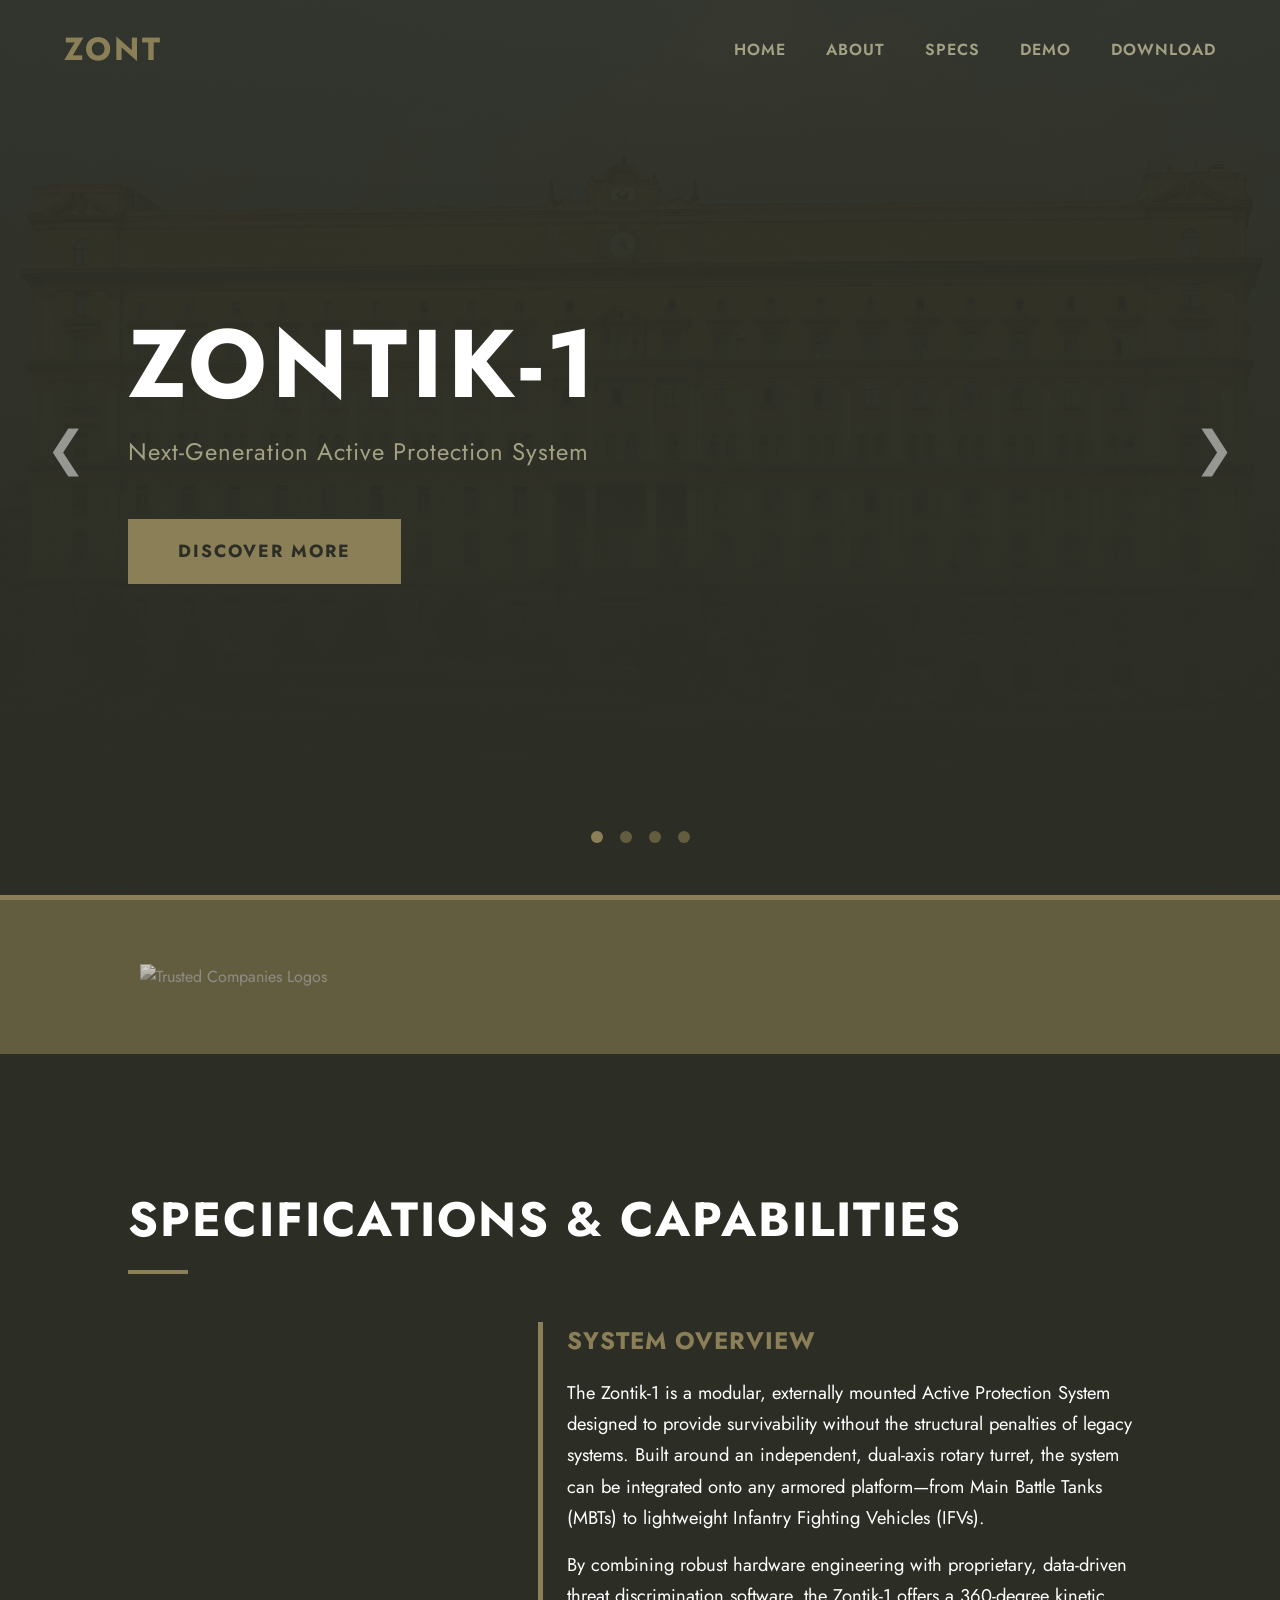
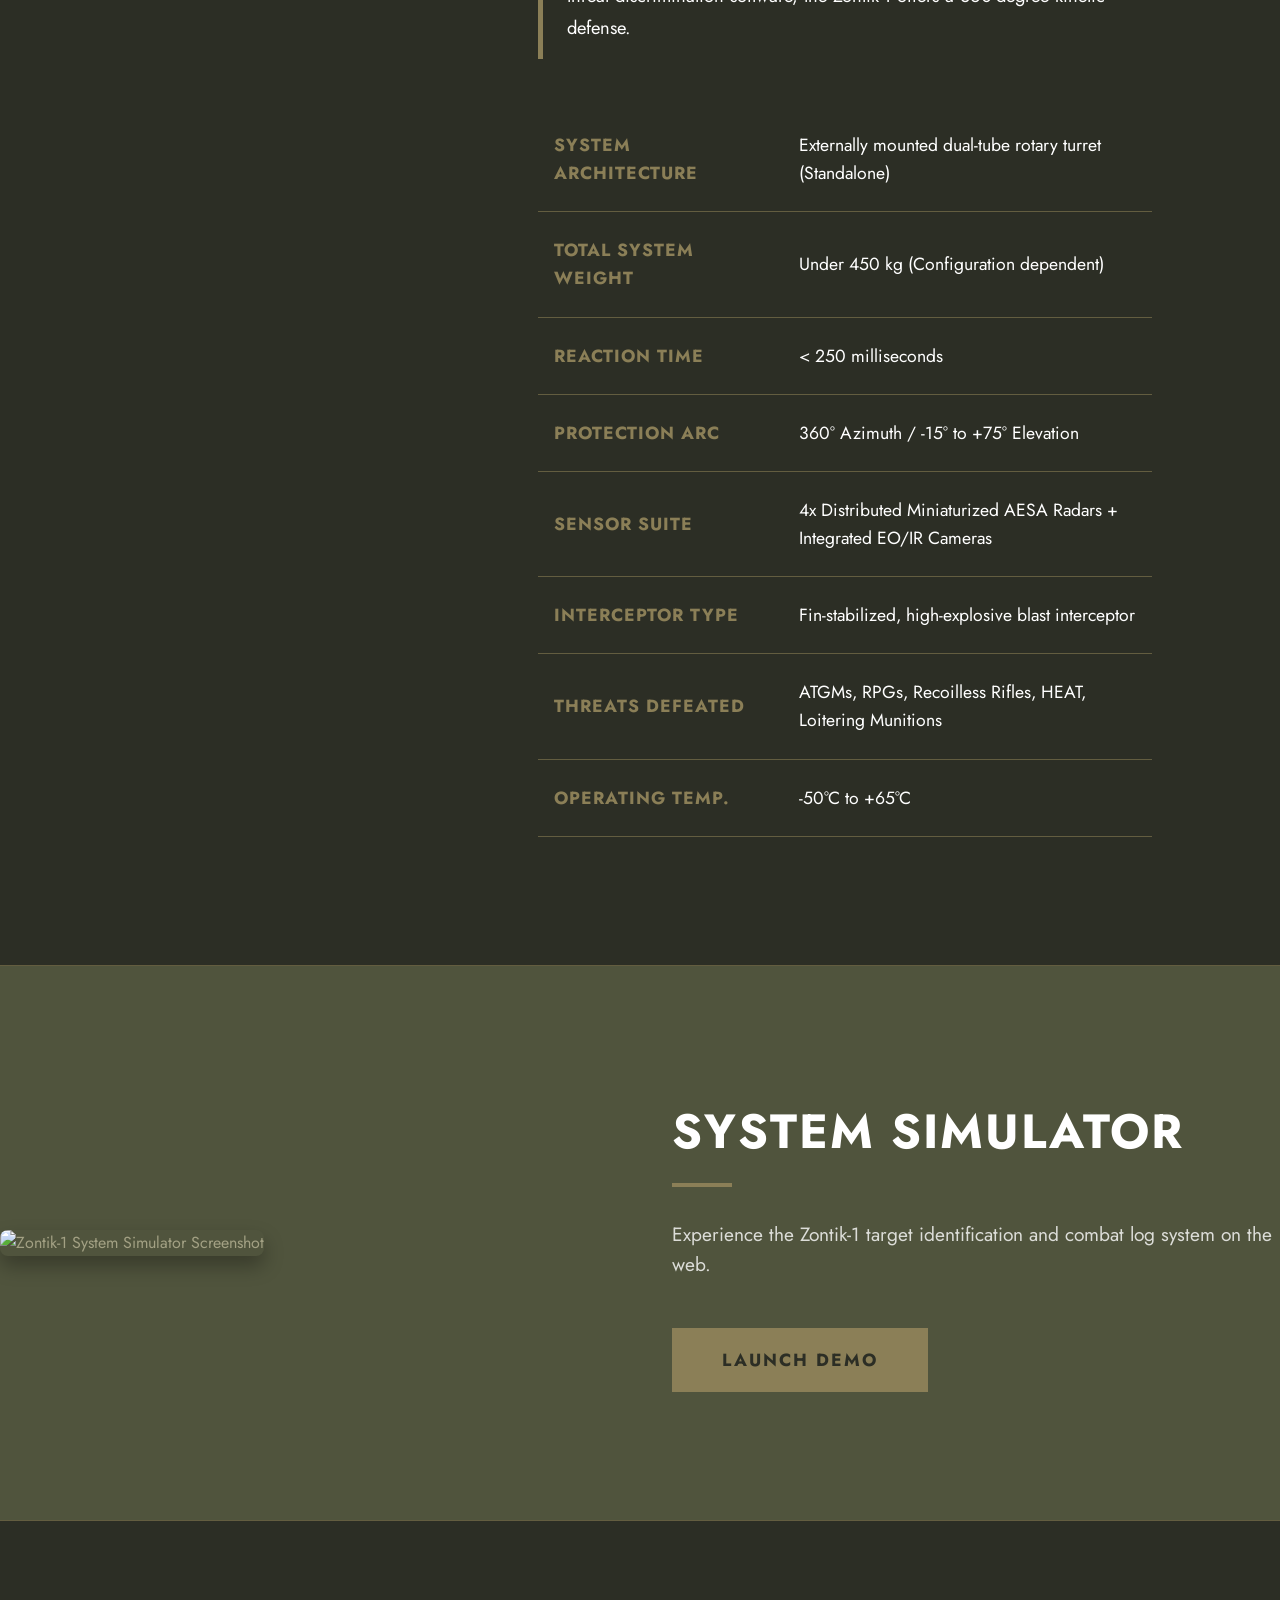
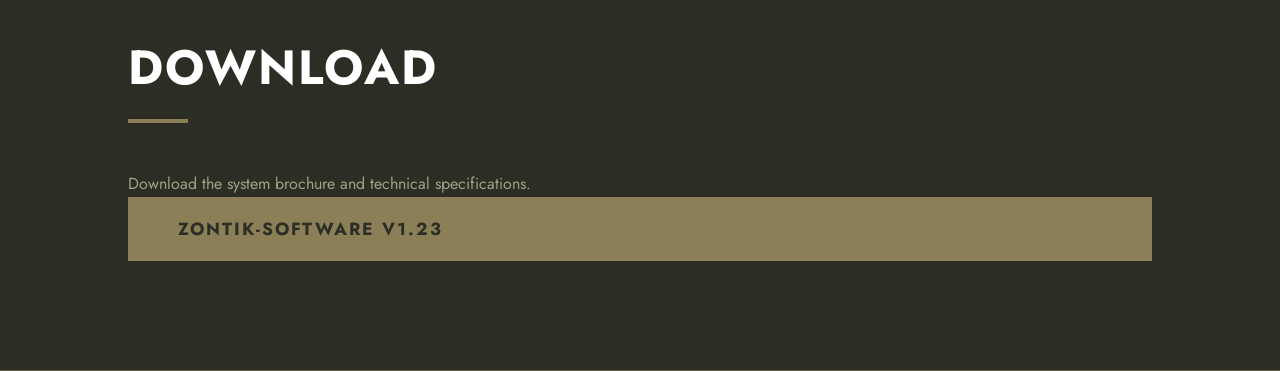
==== commit 66cbb2b2: "Update index.html" ====
--- a/index.html
+++ b/index.html
@@ -6,59 +6,56 @@
     <title>Zont | Zontik-1</title>
     <link href="https://fonts.googleapis.com/css2?family=Jost:wght@400;600;700&display=swap" rel="stylesheet">
     <link rel="stylesheet" href="style.css">
-    
+
     <style>
-        /* =========================================
-           DEMO SECTION (UPDATED LAYOUT & ANIMATION)
-           ========================================= */
         #demo {
-            background-color: var(--color-2); /* 기존 인라인 스타일을 CSS로 이동 */
-            padding: 8rem 0; /* 스펙 섹션과 동일한 패딩 적용 */
-            overflow: hidden; /* 슬라이드 애니메이션 중 넘치는 부분 숨김 */
+            background-color: var(--color-2);
+            padding: 8rem 0;
+            overflow: hidden;
         }
 
         #demo .demo-grid {
             display: grid;
-            grid-template-columns: 1fr 1fr; /* 1:1 비율의 두 열 구성 */
-            gap: 4rem; /* 스펙 섹션과 동일한 간격 */
-            align-items: center; /* 이미지와 텍스트 세로 중앙 정렬 */
+            grid-template-columns: 1fr 1fr;
+            gap: 4rem;
+            align-items: center;
         }
 
         #demo .demo-image-col img {
             width: 100%;
             height: auto;
-            border-radius: 8px; /* 기본적인 스타일링 */
-            box-shadow: 0 10px 20px rgba(0,0,0,0.3); /* 기본적인 스타일링 */
+            border-radius: 8px;
+            box-shadow: 0 10px 20px rgba(0,0,0,0.3);
         }
 
         #demo .demo-text-col {
-            text-align: left; /* 부모의 text-align: center 해제 */
+            text-align: left;
             color: #ffffff;
         }
 
         #demo .demo-text-col .section-title {
-            text-align: left; /* 타이틀 정렬 */
-            margin: 0 0 2rem 0; /* 기존 인라인 마진 초기화 */
+            text-align: left;
+            margin: 0 0 2rem 0;
         }
 
         #demo .demo-text-col p {
             font-size: 1.2rem;
-            margin-bottom: 3rem; /* 기존 인라인 마진 초기화 */
-            color: rgba(255, 255, 255, 0.8); /* 약간 부드러운 흰색 */
+            margin-bottom: 3rem;
+            color: rgba(255, 255, 255, 0.8);
         }
     </style>
 </head>
 <body>
     <nav id="navbar">
-    <div class="logo">ZONT</div>
-    <ul class="nav-links">
-        <li><a href="index.html">Home</a></li>
-        <li><a href="about.html">About</a></li>
-        <li><a href="index.html#specs">Specs</a></li>
-        <li><a href="demo.html">Demo</a></li> 
-        <li><a href="index.html#download">Download</a></li>
-    </ul>
-</nav>
+        <div class="logo">ZONT</div>
+        <ul class="nav-links">
+            <li><a href="index.html">Home</a></li>
+            <li><a href="about.html">About</a></li>
+            <li><a href="index.html#specs">Specs</a></li>
+            <li><a href="demo.html">Demo</a></li>
+            <li><a href="download.html">Download</a></li>
+        </ul>
+    </nav>
 
     <header id="home" class="hero">
         <div class="slider-container">
@@ -71,18 +68,18 @@
                 <div class="hero-content">
                     <h1>ZONTIK-1</h1>
                     <p>Next-Generation Active Protection System</p>
-                    <a href="#about" class="btn">Discover More</a>
+                    <a href="about.html" class="btn">Discover More</a>
                 </div>
             </div>
-            
+
             <div class="hero-slide">
                 <div class="hero-content">
                     <h1>360° DEFENSE</h1>
                     <p>Download the system brochure and technical specifications.</p>
-                    <a href="#download" class="btn">Download Snapshot</a>
+                    <a href="download.html" class="btn">Download Snapshot</a>
                 </div>
             </div>
-            
+
             <div class="hero-slide">
                 <div class="hero-content">
                     <h1>UNMATCHED SPECS</h1>
@@ -90,7 +87,7 @@
                     <a href="#specs" class="btn">View Specifications</a>
                 </div>
             </div>
-            
+
             <div class="hero-slide">
                 <div class="hero-content">
                     <h1>LIVE SIMULATOR</h1>
@@ -112,19 +109,27 @@
     </header>
 
     <div id="companies-logo" style="background-color: var(--color-3); padding: 4rem 0;">
-    <div class="container" style="display: flex; justify-content: space-around; align-items: center; max-width: 1200px; margin: 0 auto; gap: 2rem;">
-        <img src="companies_logo.png" alt="Trusted Companies Logos" style="width: 100%; height: auto; max-width: 1000px; filter: grayscale(100%) opacity(70%);">
+        <div class="container" style="display: flex; justify-content: space-around; align-items: center; max-width: 1200px; margin: 0 auto; gap: 2rem;">
+            <img src="companies_logo.png" alt="Trusted Companies Logos" style="width: 100%; height: auto; max-width: 1000px; filter: grayscale(100%) opacity(70%);">
+        </div>
     </div>
-</div>
 
-   <section id="specs">
+    <section id="specs">
         <h2 class="section-title">Specifications & Capabilities</h2>
-        
+
         <div class="specs-content">
             <div class="specs-overview">
                 <h3>System Overview</h3>
-                <p>The Zontik-1 is a modular, externally mounted Active Protection System designed to provide survivability without the structural penalties of legacy systems. Built around an independent, dual-axis rotary turret, the system can be integrated onto any armored platform—from Main Battle Tanks (MBTs) to lightweight Infantry Fighting Vehicles (IFVs).</p>
-                <p>By combining robust hardware engineering with proprietary, data-driven threat discrimination software, the Zontik-1 offers a 360-degree kinetic defense.</p>
+                <p>
+                    The Zontik-1 is a modular, externally mounted Active Protection System designed to provide
+                    survivability without the structural penalties of legacy systems. Built around an independent,
+                    dual-axis rotary turret, the system can be integrated onto any armored platform—from Main Battle Tanks (MBTs)
+                    to lightweight Infantry Fighting Vehicles (IFVs).
+                </p>
+                <p>
+                    By combining robust hardware engineering with proprietary, data-driven threat discrimination software,
+                    the Zontik-1 offers a 360-degree kinetic defense.
+                </p>
             </div>
 
             <table class="specs-table">
@@ -138,7 +143,7 @@
                 </tr>
                 <tr>
                     <th>Reaction Time</th>
-                    <td>< 250 milliseconds</td>
+                    <td>&lt; 250 milliseconds</td>
                 </tr>
                 <tr>
                     <th>Protection Arc</th>
@@ -164,26 +169,25 @@
         </div>
     </section>
 
-<section id="demo">
-    <div class="container demo-grid fade-in"> <div class="demo-image-col slide-in-left">
-            <img src="demo.jpg" alt="Zontik-1 System Simulator Screenshot">
+    <section id="demo">
+        <div class="container demo-grid fade-in">
+            <div class="demo-image-col slide-in-left">
+                <img src="demo.jpg" alt="Zontik-1 System Simulator Screenshot">
+            </div>
+            <div class="demo-text-col slide-in-right">
+                <h2 class="section-title">System Simulator</h2>
+                <p>
+                    Experience the Zontik-1 target identification and combat log system on the web.
+                </p>
+                <a href="demo.html" class="btn">Launch Demo</a>
+            </div>
         </div>
-        <div class="demo-text-col slide-in-right">
-            <h2 class="section-title">System Simulator</h2>
-            <p>
-                Experience the Zontik-1 target identification and combat log system on the web.
-            </p>
-            <a href="demo.html" class="btn">Launch Demo</a>
-        </div>
-    </div>
-</section>
+    </section>
 
-</section>
-    
     <section id="download">
         <h2 class="section-title">Download</h2>
         <p>Download the system brochure and technical specifications.</p>
-        <a href="#" class="btn download-btn">Download Brochure</a>
+        <a href="download.html" class="btn download-btn">ZONTIK-Software v1.23</a>
     </section>
 
     <script src="script.js"></script>
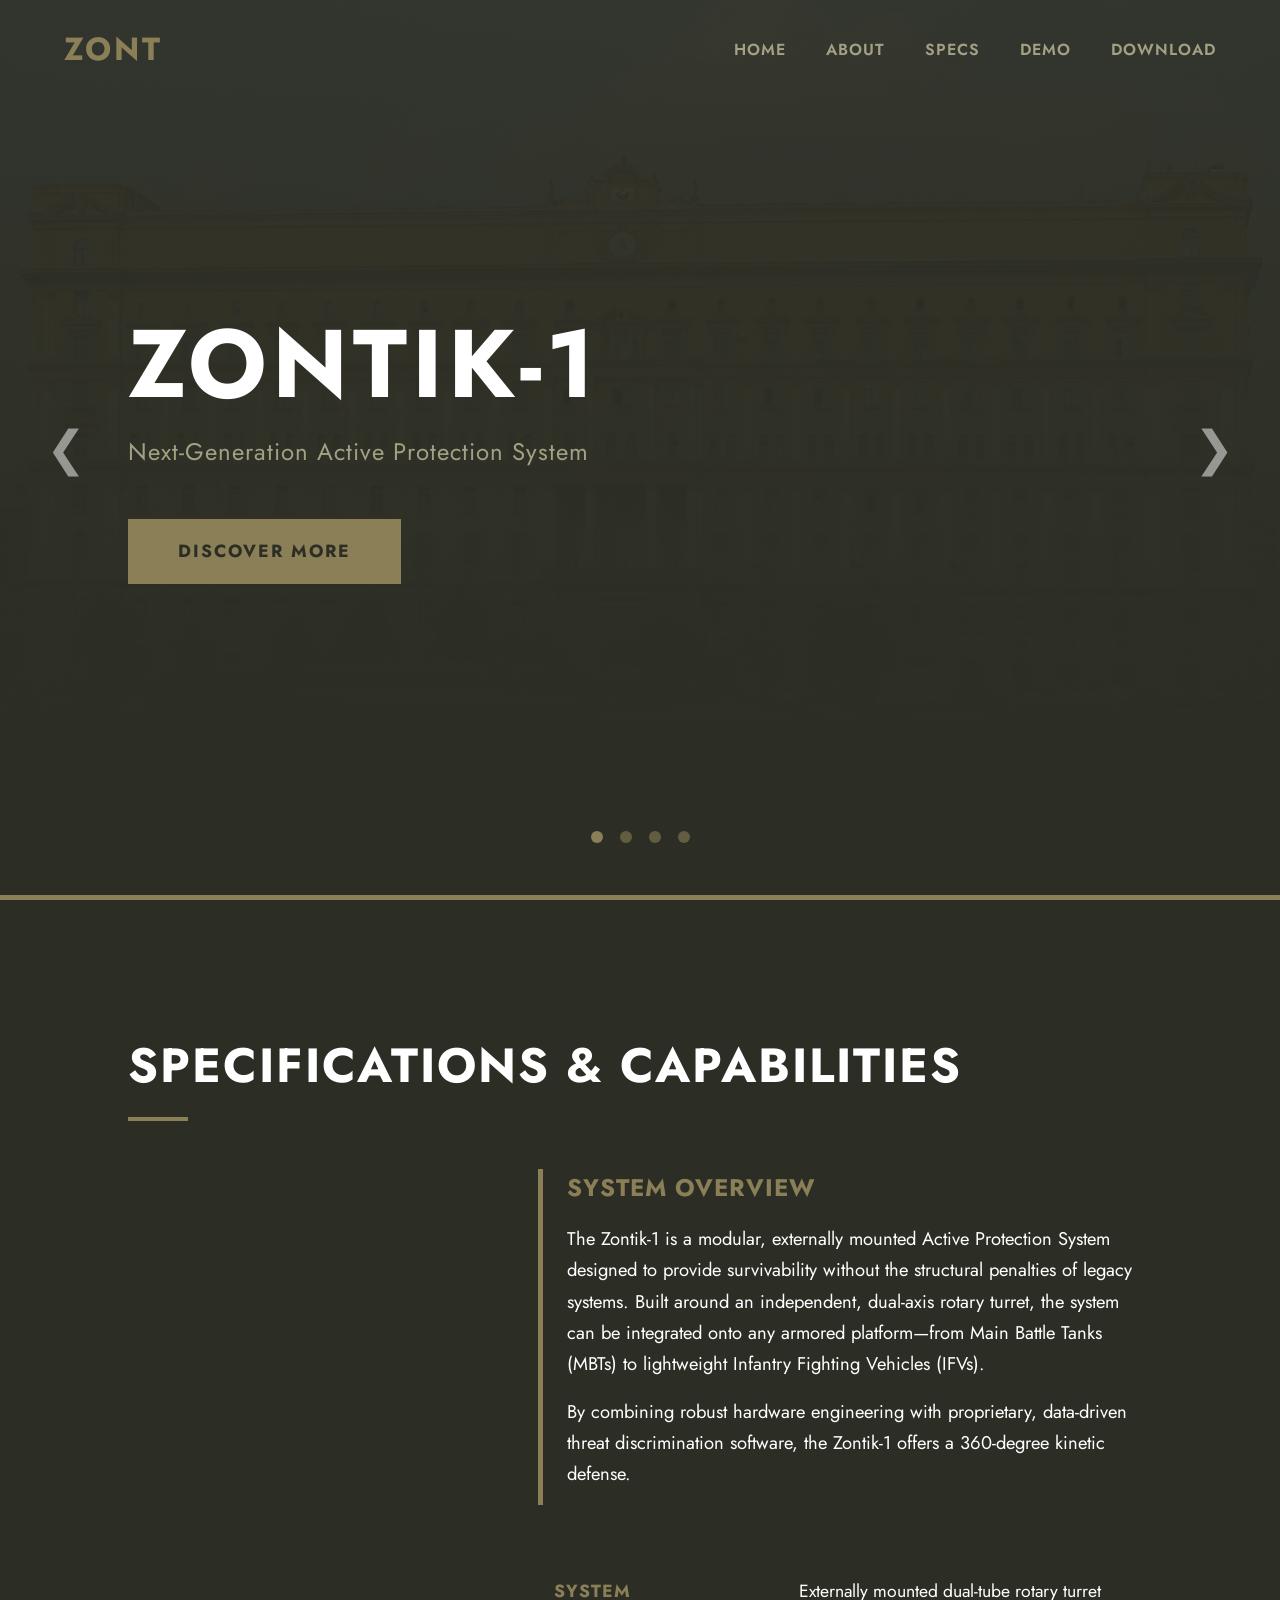
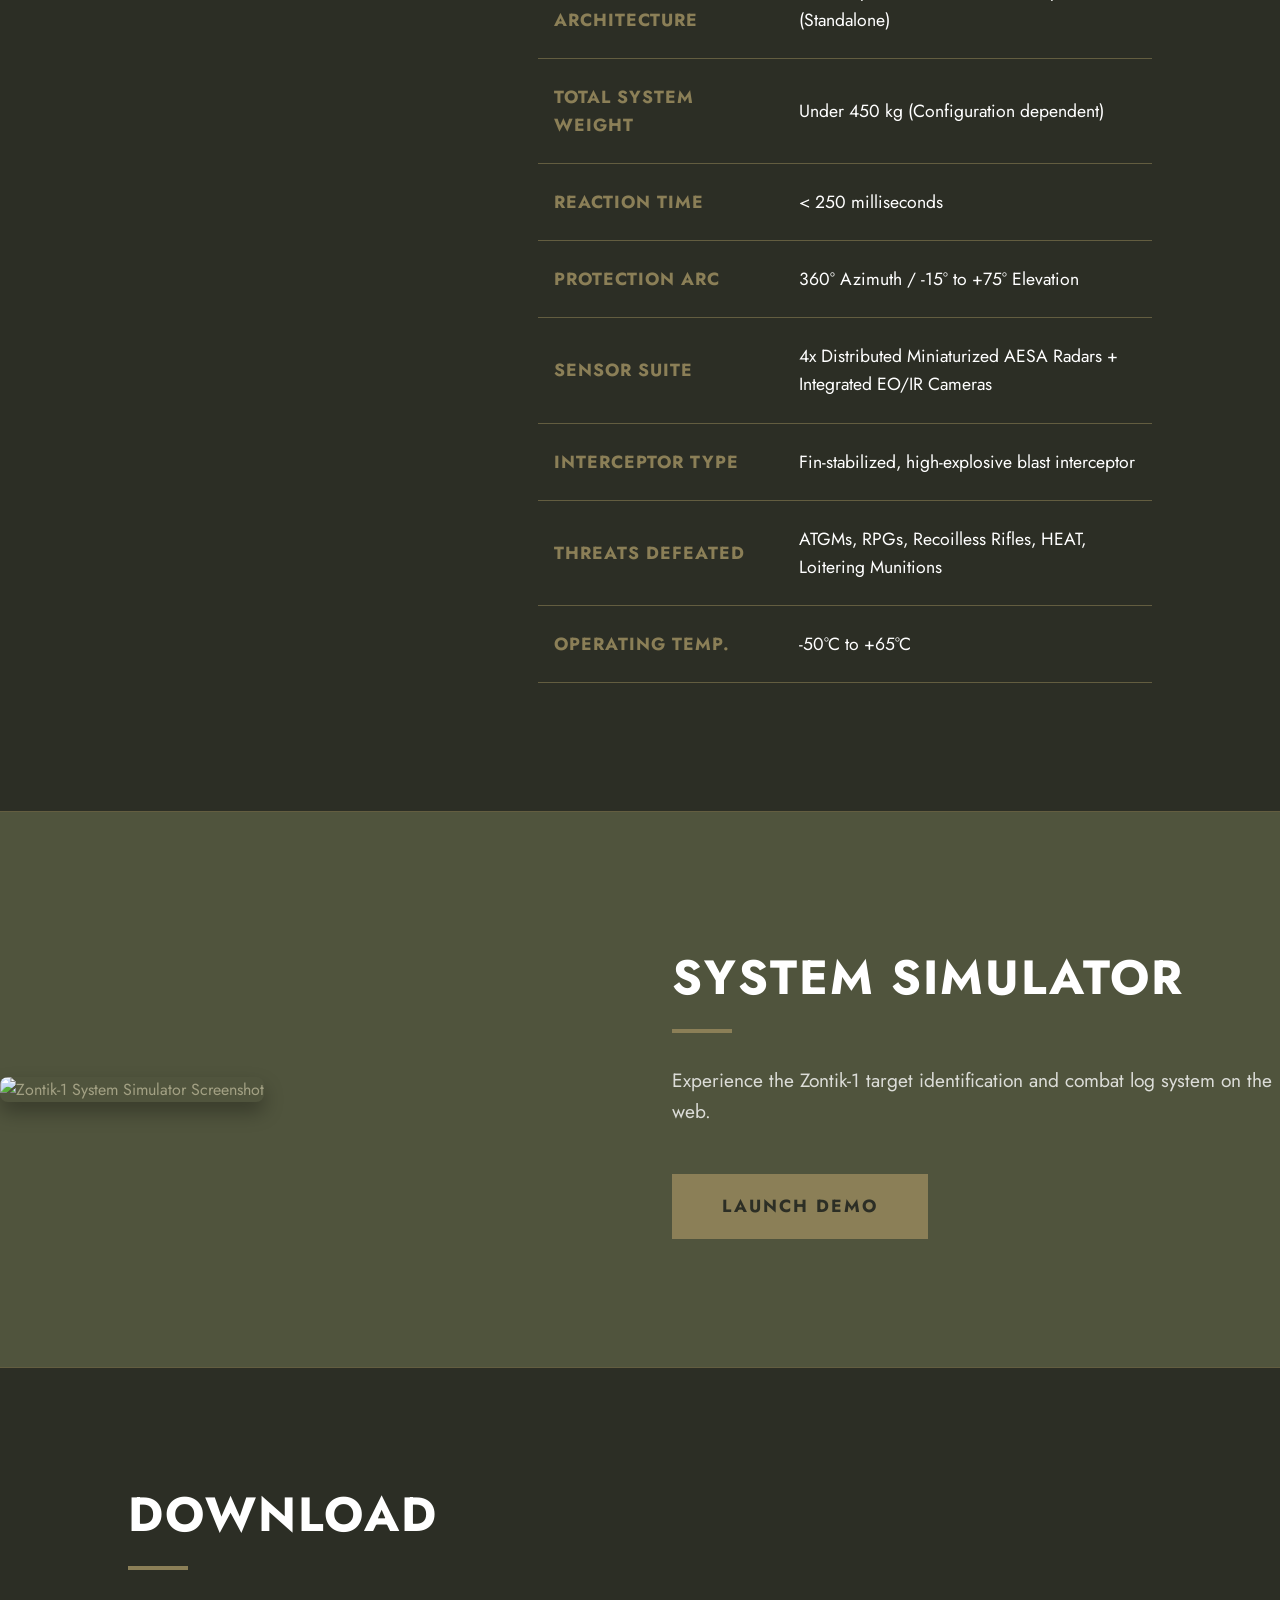
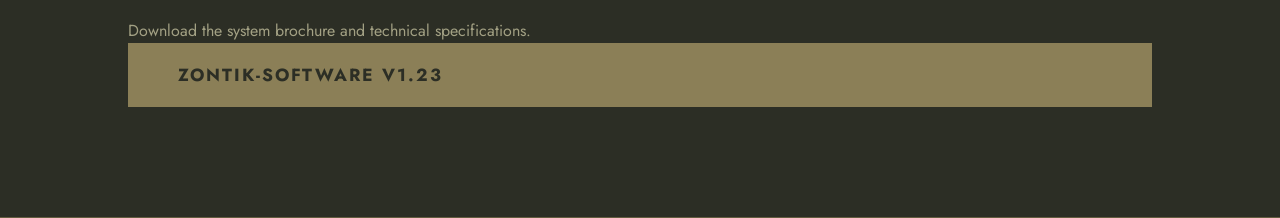
==== commit 0754c25e: "Update index.html" ====
--- a/index.html
+++ b/index.html
@@ -108,12 +108,6 @@
         </div>
     </header>
 
-    <div id="companies-logo" style="background-color: var(--color-3); padding: 4rem 0;">
-        <div class="container" style="display: flex; justify-content: space-around; align-items: center; max-width: 1200px; margin: 0 auto; gap: 2rem;">
-            <img src="companies_logo.png" alt="Trusted Companies Logos" style="width: 100%; height: auto; max-width: 1000px; filter: grayscale(100%) opacity(70%);">
-        </div>
-    </div>
-
     <section id="specs">
         <h2 class="section-title">Specifications & Capabilities</h2>
 
@@ -172,7 +166,7 @@
     <section id="demo">
         <div class="container demo-grid fade-in">
             <div class="demo-image-col slide-in-left">
-                <img src="demo.jpg" alt="Zontik-1 System Simulator Screenshot">
+                <img src="demo.png" alt="Zontik-1 System Simulator Screenshot">
             </div>
             <div class="demo-text-col slide-in-right">
                 <h2 class="section-title">System Simulator</h2>
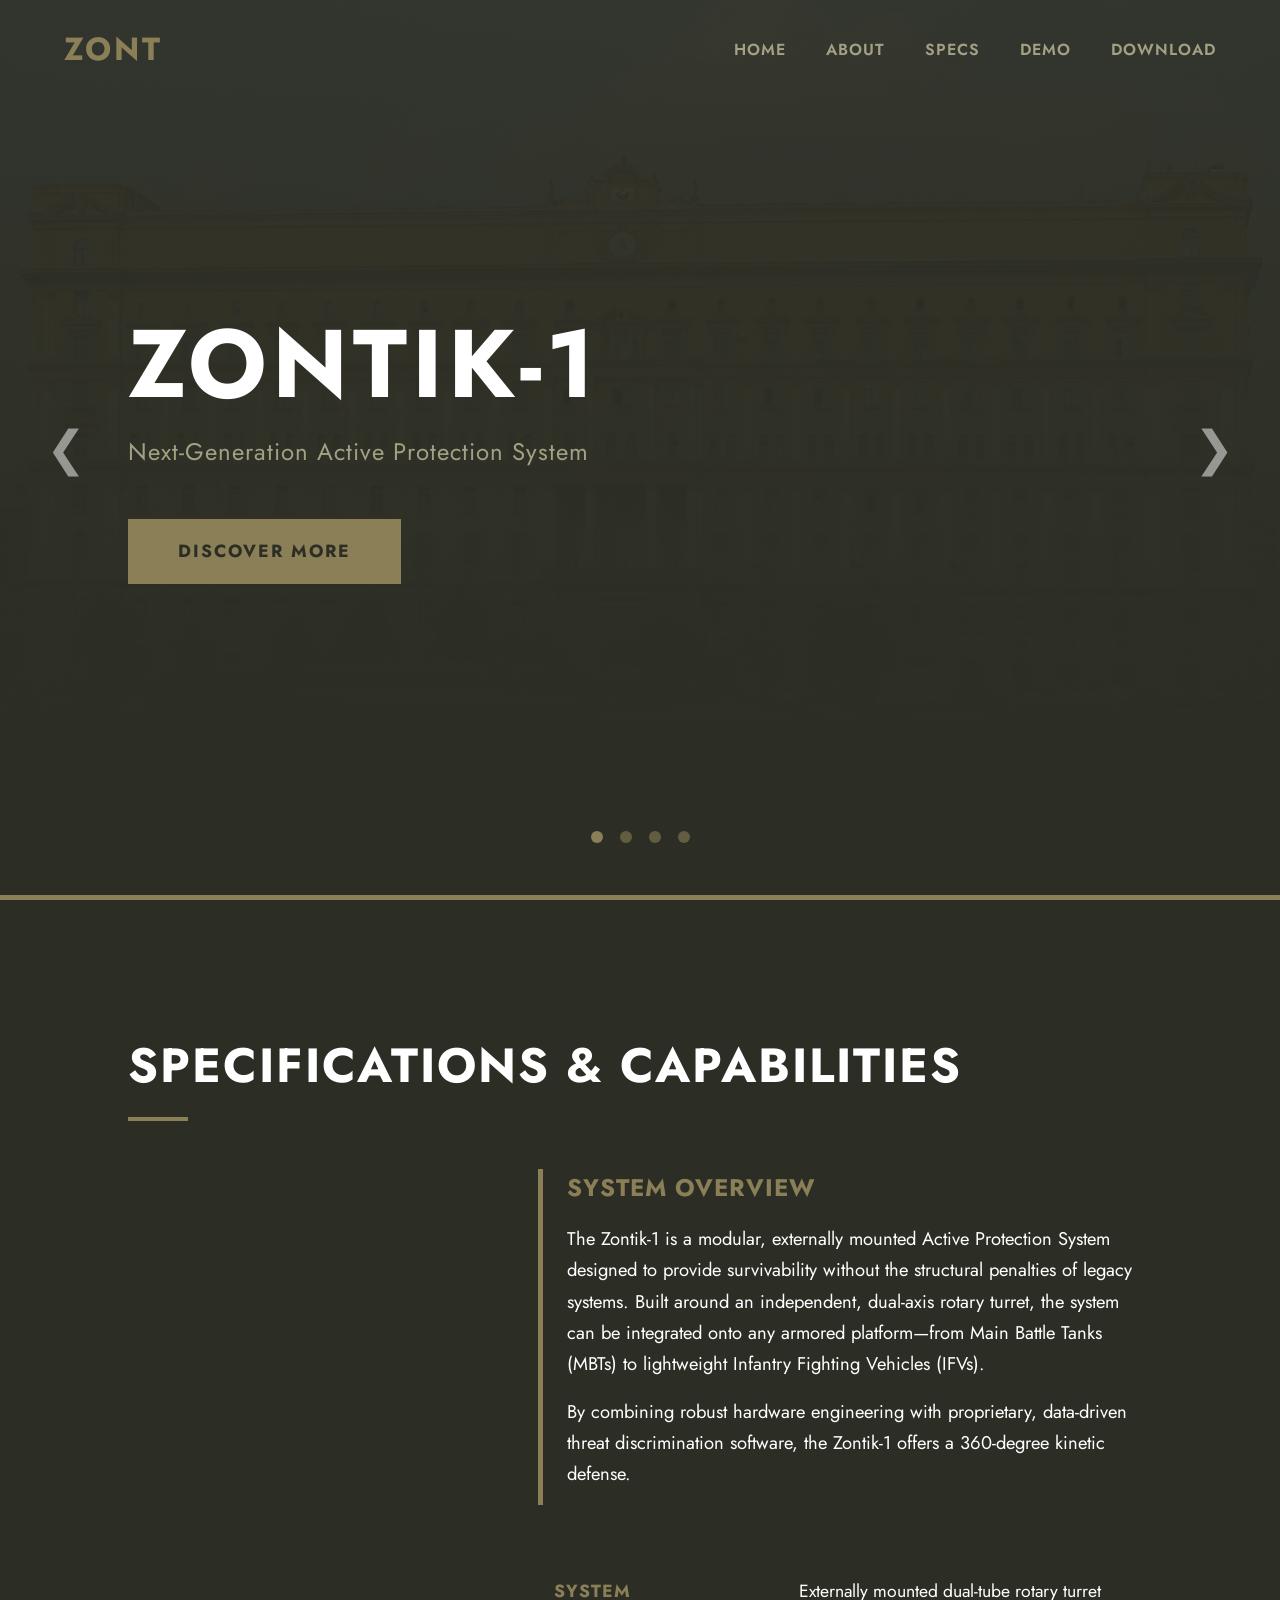
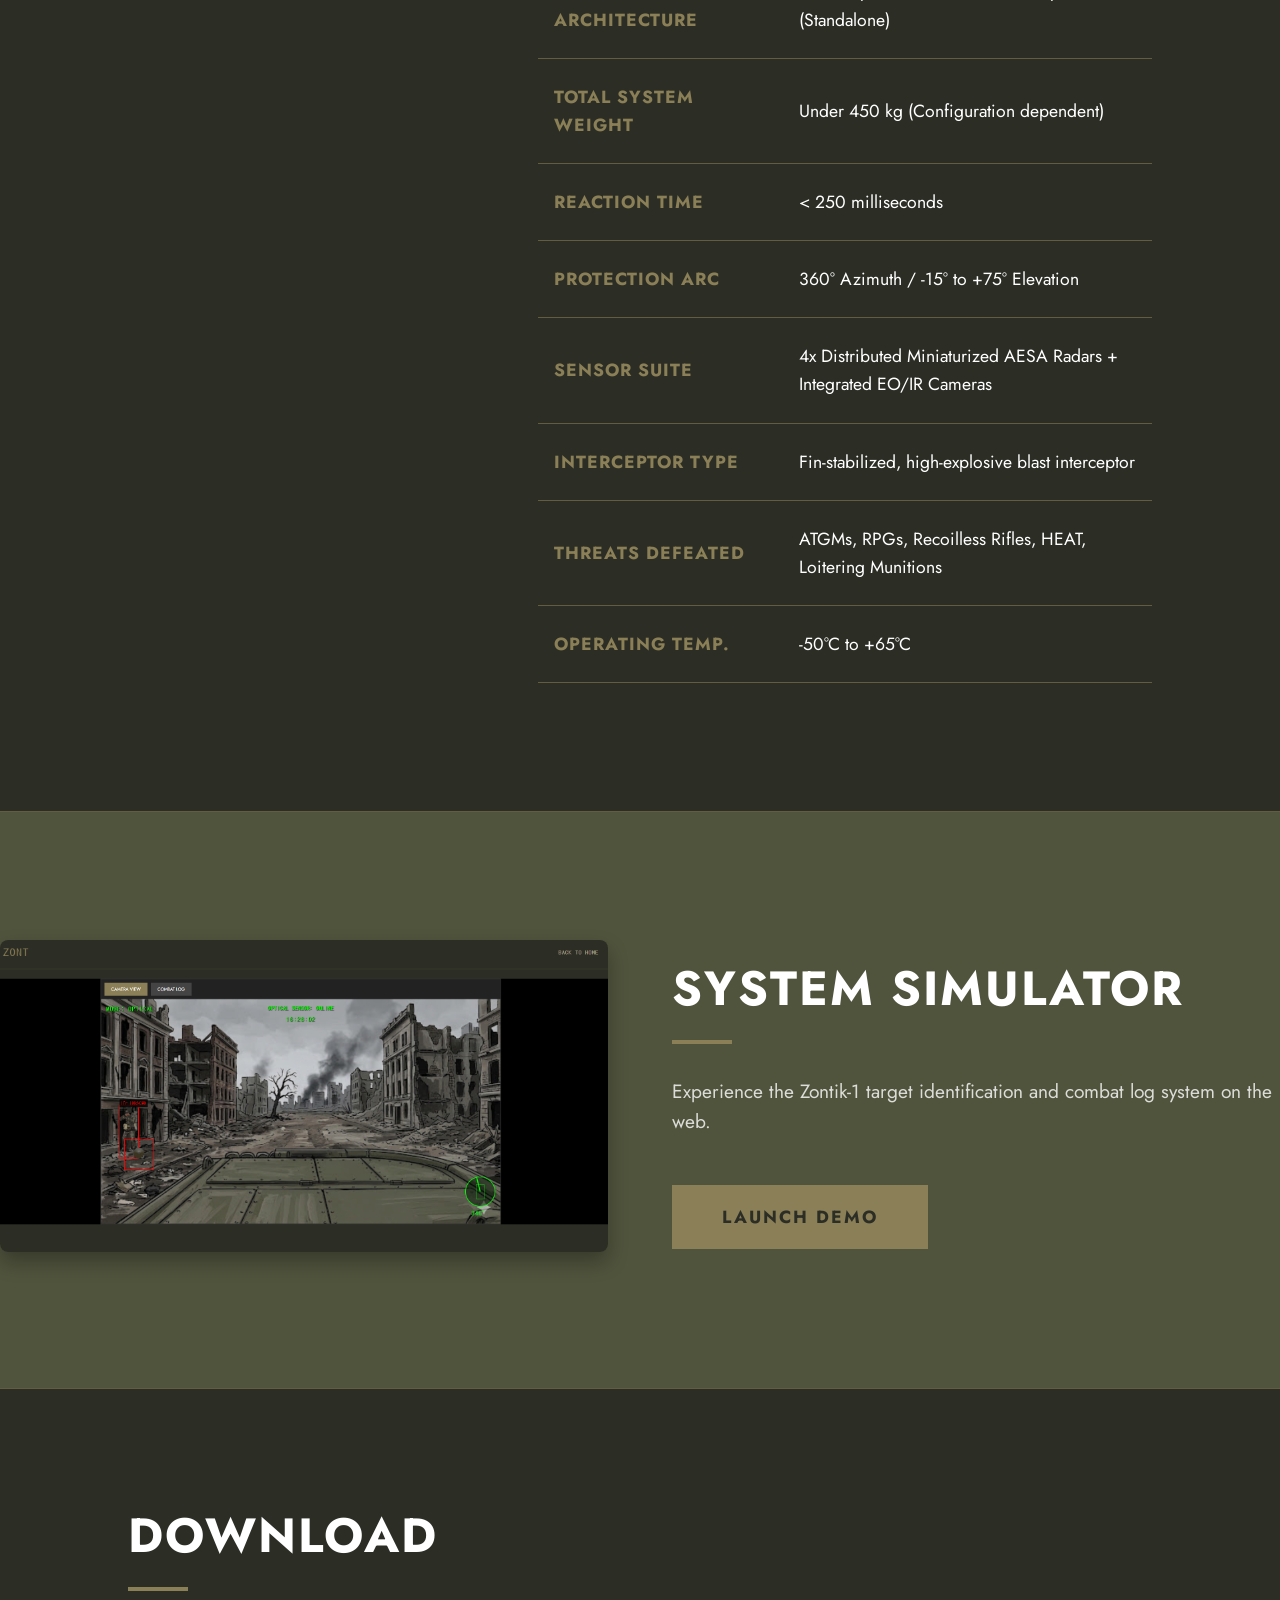
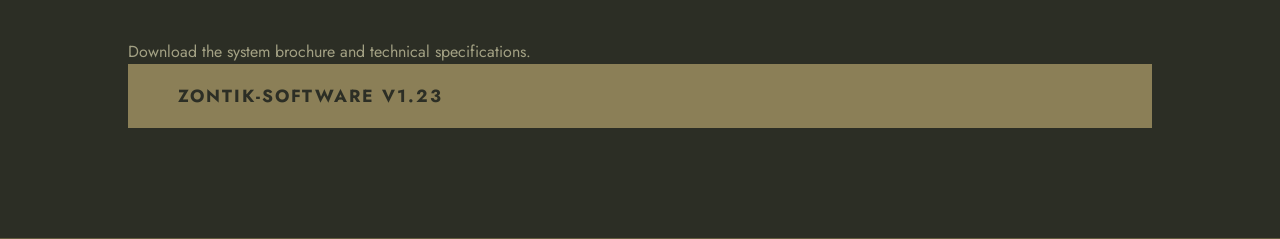
==== commit 3e8734f5: "Update index.html" ====
--- a/index.html
+++ b/index.html
@@ -166,7 +166,7 @@
     <section id="demo">
         <div class="container demo-grid fade-in">
             <div class="demo-image-col slide-in-left">
-                <img src="demo.png" alt="Zontik-1 System Simulator Screenshot">
+                <img src="demo.PNG" alt="Zontik-1 System Simulator Screenshot">
             </div>
             <div class="demo-text-col slide-in-right">
                 <h2 class="section-title">System Simulator</h2>
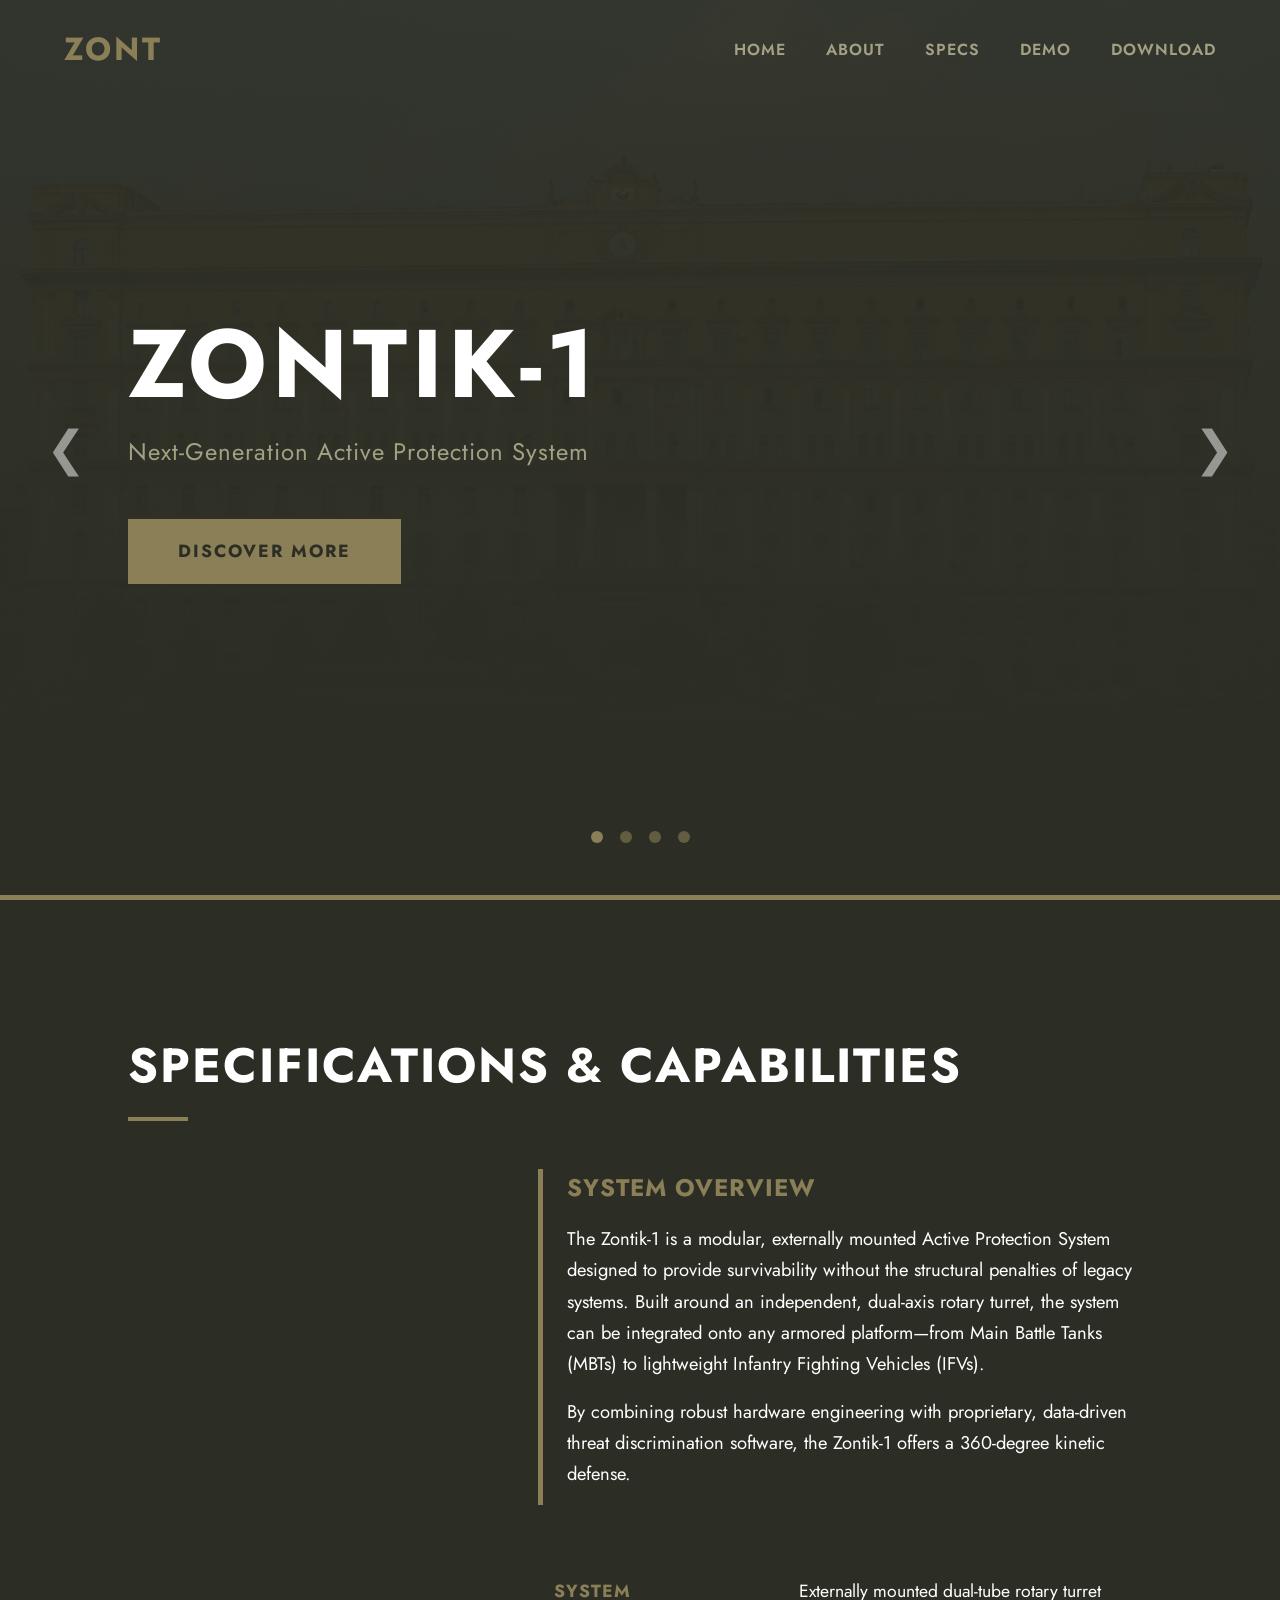
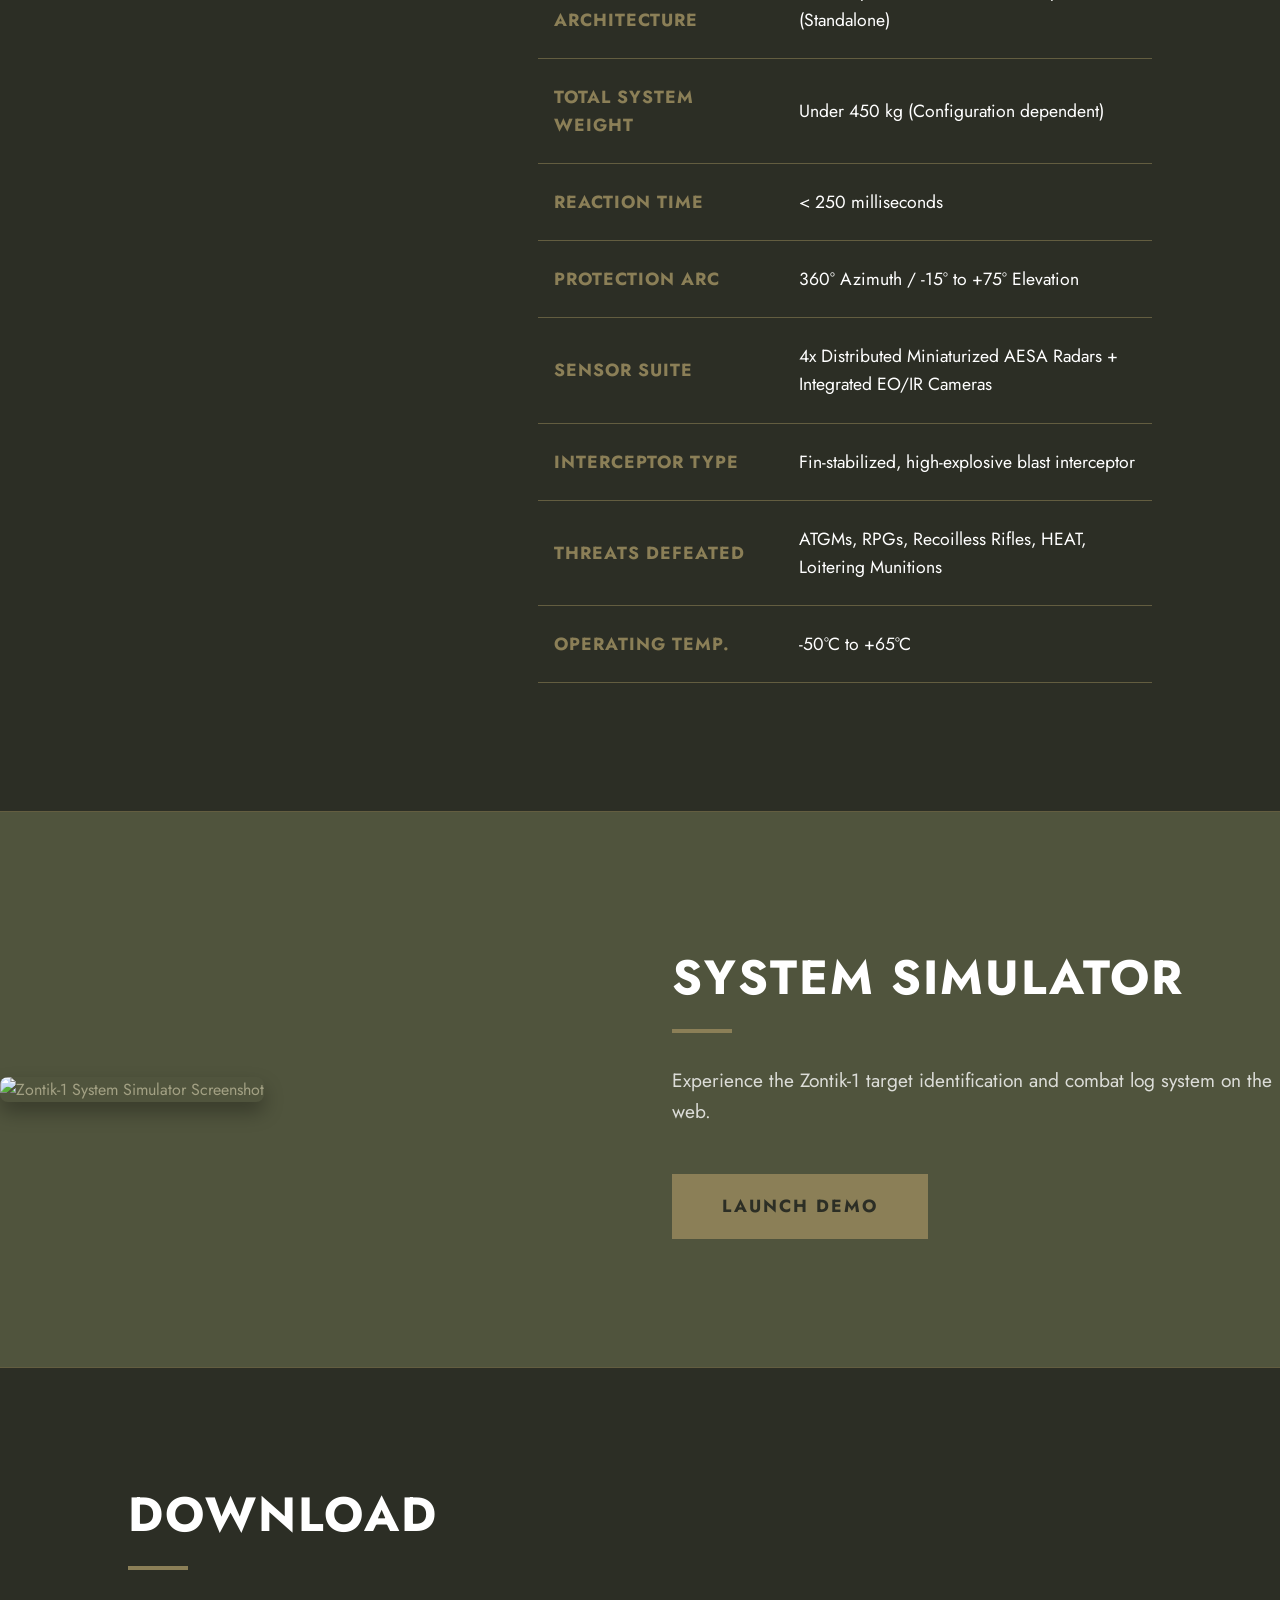
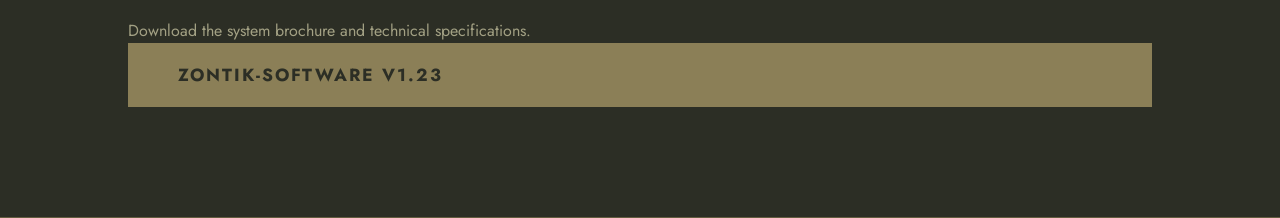
==== commit 014eabdf: "Update index.html" ====
--- a/index.html
+++ b/index.html
@@ -166,7 +166,7 @@
     <section id="demo">
         <div class="container demo-grid fade-in">
             <div class="demo-image-col slide-in-left">
-                <img src="demo.PNG" alt="Zontik-1 System Simulator Screenshot">
+                <img src="demo.png" alt="Zontik-1 System Simulator Screenshot">
             </div>
             <div class="demo-text-col slide-in-right">
                 <h2 class="section-title">System Simulator</h2>
